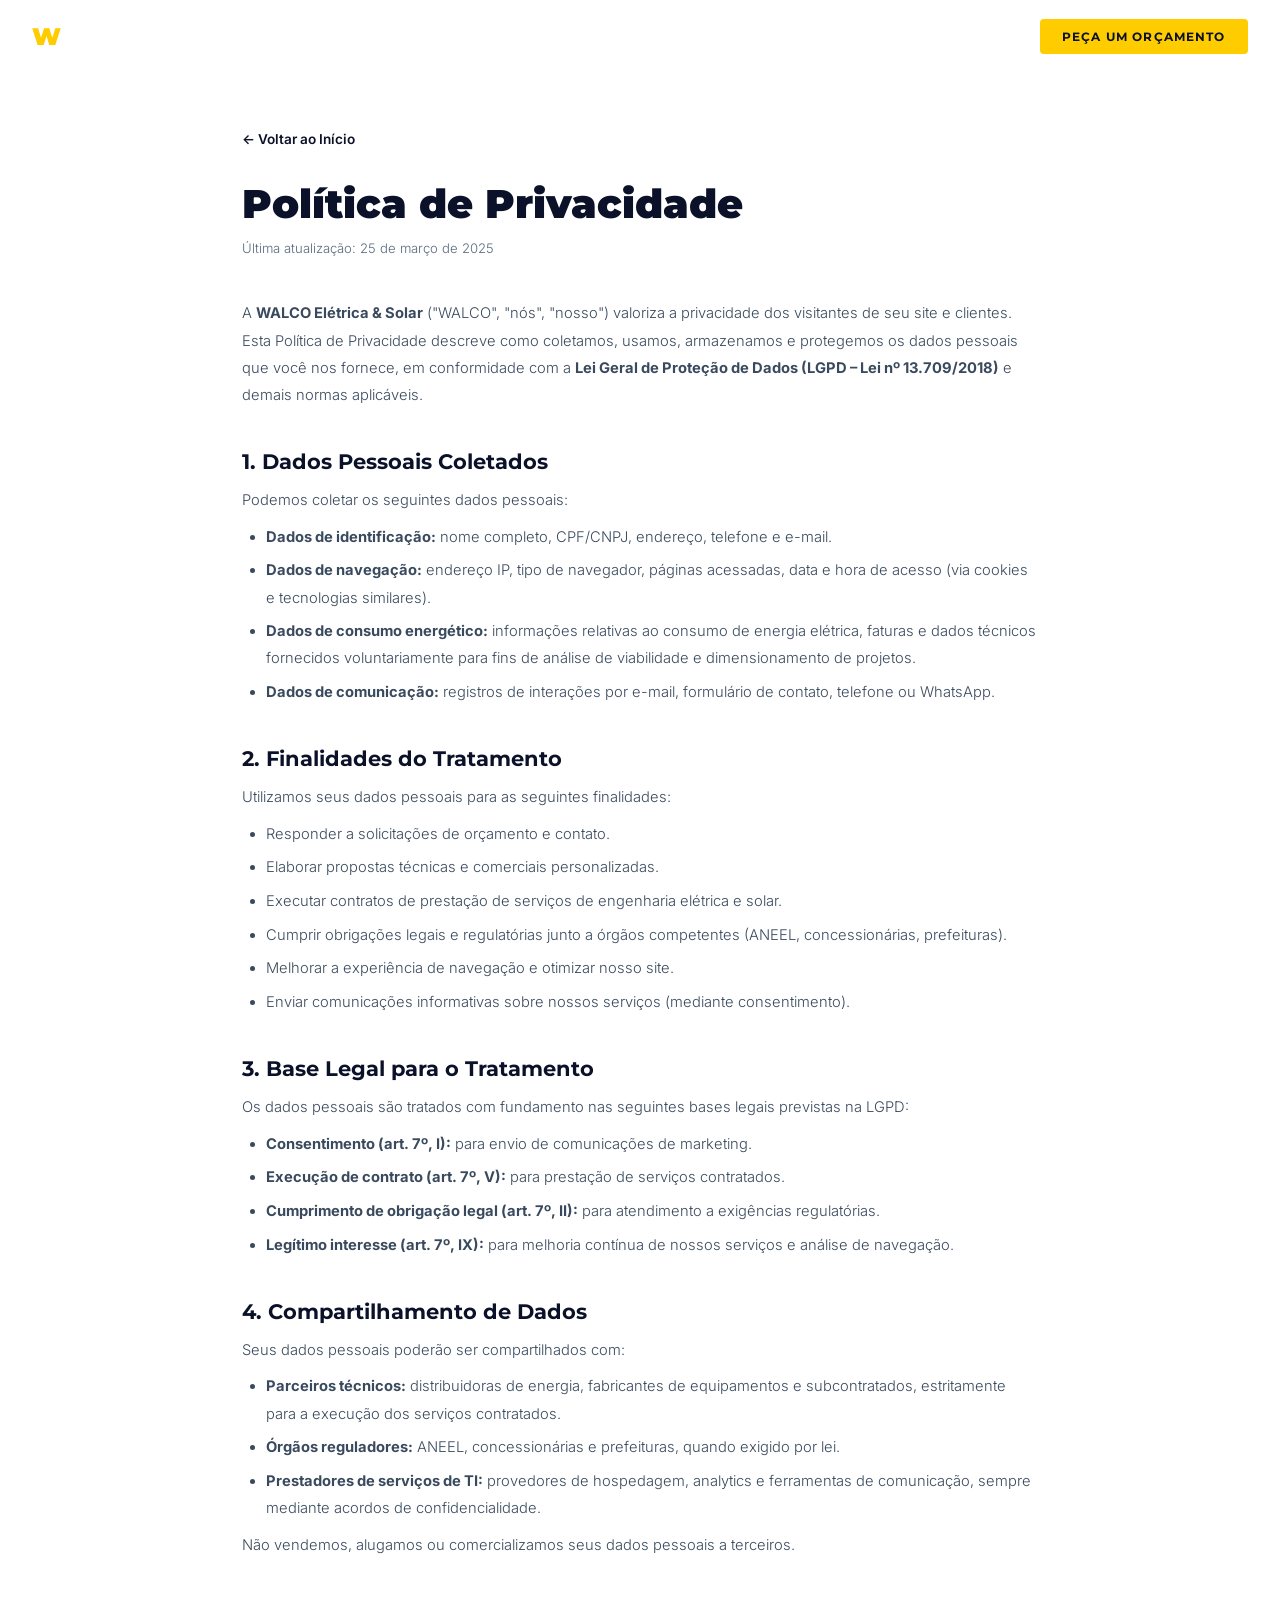
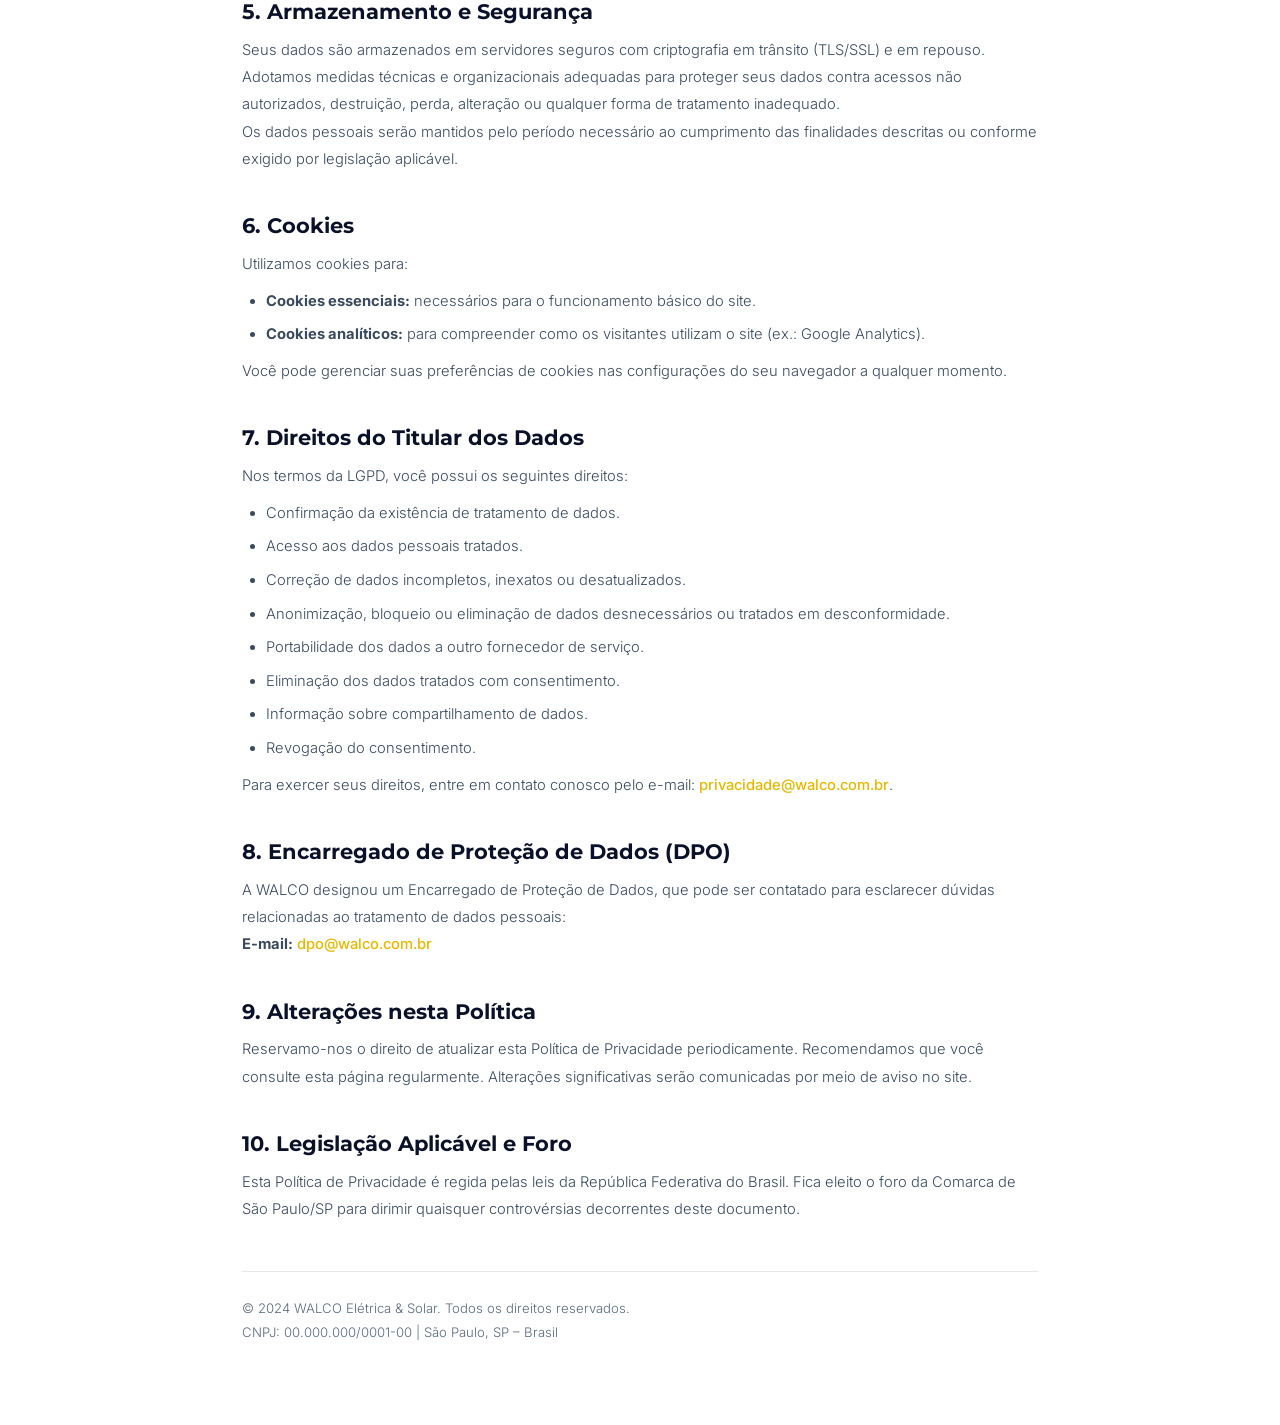
==== privacidade.html @ 38229bf1 "feat: Ajusta slider para 500k, add paginas juridicas e ajustes no footer" ====
<!DOCTYPE html>
<html lang="pt-BR">
<head>
  <meta charset="UTF-8" />
  <meta name="viewport" content="width=device-width, initial-scale=1.0" />
  <title>Política de Privacidade | WALCO</title>
  <meta name="description" content="Política de Privacidade da WALCO Elétrica & Solar. Saiba como tratamos seus dados pessoais." />
  <link rel="preconnect" href="https://fonts.googleapis.com" />
  <link rel="preconnect" href="https://fonts.gstatic.com" crossorigin />
  <link href="https://fonts.googleapis.com/css2?family=Inter:wght@300;400;500;600;700&family=Montserrat:wght@300;400;600;700;900&display=swap" rel="stylesheet" />
  <link rel="stylesheet" href="style.css" />
  <style>
    .legal-page { padding: 8rem 0 5rem; background: var(--white); }
    .legal-page h1 { font-family:'Montserrat',sans-serif; font-weight:900; font-size:2.5rem; color:var(--navy); margin-bottom:0.5rem; }
    .legal-page .legal-updated { font-size:0.82rem; color:#5a6a7e; margin-bottom:2.5rem; }
    .legal-page h2 { font-family:'Montserrat',sans-serif; font-weight:700; font-size:1.3rem; color:var(--navy); margin:2.5rem 0 0.8rem; }
    .legal-page h3 { font-family:'Montserrat',sans-serif; font-weight:600; font-size:1.05rem; color:var(--navy); margin:1.5rem 0 0.5rem; }
    .legal-page p, .legal-page li { font-size:0.92rem; color:#3a4a5e; line-height:1.85; font-weight:300; }
    .legal-page ul { padding-left:1.5rem; margin:0.6rem 0; }
    .legal-page ul li { margin-bottom:0.4rem; list-style:disc; }
    .legal-page a { color:var(--yellow2); font-weight:500; }
    .legal-page a:hover { text-decoration:underline; }
    .legal-page .legal-back { display:inline-block; margin-bottom:2rem; color:var(--navy); font-weight:600; font-size:0.85rem; }
    .legal-page .legal-back:hover { color:var(--yellow2); }
  </style>
</head>
<body>

  <header class="navbar scrolled" id="navbar">
    <div class="nav-inner container">
      <a href="index.html" class="nav-logo"><span class="logo-w">W</span><span class="logo-rest">ALCO</span></a>
      <nav class="nav-links">
        <a href="index.html">Início</a>
        <a href="index.html#servicos">Serviços</a>
        <a href="index.html#sobre">Sobre</a>
        <a href="index.html#contato">Contato</a>
      </nav>
      <div class="nav-actions">
        <a href="index.html#contato" class="btn-quote">PEÇA UM ORÇAMENTO</a>
      </div>
    </div>
  </header>

  <section class="legal-page">
    <div class="container" style="max-width:860px;">
      <a href="index.html" class="legal-back">← Voltar ao Início</a>

      <h1>Política de Privacidade</h1>
      <p class="legal-updated">Última atualização: 25 de março de 2025</p>

      <p>A <strong>WALCO Elétrica & Solar</strong> ("WALCO", "nós", "nosso") valoriza a privacidade dos visitantes de seu site e clientes. Esta Política de Privacidade descreve como coletamos, usamos, armazenamos e protegemos os dados pessoais que você nos fornece, em conformidade com a <strong>Lei Geral de Proteção de Dados (LGPD – Lei nº 13.709/2018)</strong> e demais normas aplicáveis.</p>

      <h2>1. Dados Pessoais Coletados</h2>
      <p>Podemos coletar os seguintes dados pessoais:</p>
      <ul>
        <li><strong>Dados de identificação:</strong> nome completo, CPF/CNPJ, endereço, telefone e e-mail.</li>
        <li><strong>Dados de navegação:</strong> endereço IP, tipo de navegador, páginas acessadas, data e hora de acesso (via cookies e tecnologias similares).</li>
        <li><strong>Dados de consumo energético:</strong> informações relativas ao consumo de energia elétrica, faturas e dados técnicos fornecidos voluntariamente para fins de análise de viabilidade e dimensionamento de projetos.</li>
        <li><strong>Dados de comunicação:</strong> registros de interações por e-mail, formulário de contato, telefone ou WhatsApp.</li>
      </ul>

      <h2>2. Finalidades do Tratamento</h2>
      <p>Utilizamos seus dados pessoais para as seguintes finalidades:</p>
      <ul>
        <li>Responder a solicitações de orçamento e contato.</li>
        <li>Elaborar propostas técnicas e comerciais personalizadas.</li>
        <li>Executar contratos de prestação de serviços de engenharia elétrica e solar.</li>
        <li>Cumprir obrigações legais e regulatórias junto a órgãos competentes (ANEEL, concessionárias, prefeituras).</li>
        <li>Melhorar a experiência de navegação e otimizar nosso site.</li>
        <li>Enviar comunicações informativas sobre nossos serviços (mediante consentimento).</li>
      </ul>

      <h2>3. Base Legal para o Tratamento</h2>
      <p>Os dados pessoais são tratados com fundamento nas seguintes bases legais previstas na LGPD:</p>
      <ul>
        <li><strong>Consentimento (art. 7º, I):</strong> para envio de comunicações de marketing.</li>
        <li><strong>Execução de contrato (art. 7º, V):</strong> para prestação de serviços contratados.</li>
        <li><strong>Cumprimento de obrigação legal (art. 7º, II):</strong> para atendimento a exigências regulatórias.</li>
        <li><strong>Legítimo interesse (art. 7º, IX):</strong> para melhoria contínua de nossos serviços e análise de navegação.</li>
      </ul>

      <h2>4. Compartilhamento de Dados</h2>
      <p>Seus dados pessoais poderão ser compartilhados com:</p>
      <ul>
        <li><strong>Parceiros técnicos:</strong> distribuidoras de energia, fabricantes de equipamentos e subcontratados, estritamente para a execução dos serviços contratados.</li>
        <li><strong>Órgãos reguladores:</strong> ANEEL, concessionárias e prefeituras, quando exigido por lei.</li>
        <li><strong>Prestadores de serviços de TI:</strong> provedores de hospedagem, analytics e ferramentas de comunicação, sempre mediante acordos de confidencialidade.</li>
      </ul>
      <p>Não vendemos, alugamos ou comercializamos seus dados pessoais a terceiros.</p>

      <h2>5. Armazenamento e Segurança</h2>
      <p>Seus dados são armazenados em servidores seguros com criptografia em trânsito (TLS/SSL) e em repouso. Adotamos medidas técnicas e organizacionais adequadas para proteger seus dados contra acessos não autorizados, destruição, perda, alteração ou qualquer forma de tratamento inadequado.</p>
      <p>Os dados pessoais serão mantidos pelo período necessário ao cumprimento das finalidades descritas ou conforme exigido por legislação aplicável.</p>

      <h2>6. Cookies</h2>
      <p>Utilizamos cookies para:</p>
      <ul>
        <li><strong>Cookies essenciais:</strong> necessários para o funcionamento básico do site.</li>
        <li><strong>Cookies analíticos:</strong> para compreender como os visitantes utilizam o site (ex.: Google Analytics).</li>
      </ul>
      <p>Você pode gerenciar suas preferências de cookies nas configurações do seu navegador a qualquer momento.</p>

      <h2>7. Direitos do Titular dos Dados</h2>
      <p>Nos termos da LGPD, você possui os seguintes direitos:</p>
      <ul>
        <li>Confirmação da existência de tratamento de dados.</li>
        <li>Acesso aos dados pessoais tratados.</li>
        <li>Correção de dados incompletos, inexatos ou desatualizados.</li>
        <li>Anonimização, bloqueio ou eliminação de dados desnecessários ou tratados em desconformidade.</li>
        <li>Portabilidade dos dados a outro fornecedor de serviço.</li>
        <li>Eliminação dos dados tratados com consentimento.</li>
        <li>Informação sobre compartilhamento de dados.</li>
        <li>Revogação do consentimento.</li>
      </ul>
      <p>Para exercer seus direitos, entre em contato conosco pelo e-mail: <a href="mailto:privacidade@walco.com.br">privacidade@walco.com.br</a>.</p>

      <h2>8. Encarregado de Proteção de Dados (DPO)</h2>
      <p>A WALCO designou um Encarregado de Proteção de Dados, que pode ser contatado para esclarecer dúvidas relacionadas ao tratamento de dados pessoais:</p>
      <p><strong>E-mail:</strong> <a href="mailto:dpo@walco.com.br">dpo@walco.com.br</a></p>

      <h2>9. Alterações nesta Política</h2>
      <p>Reservamo-nos o direito de atualizar esta Política de Privacidade periodicamente. Recomendamos que você consulte esta página regularmente. Alterações significativas serão comunicadas por meio de aviso no site.</p>

      <h2>10. Legislação Aplicável e Foro</h2>
      <p>Esta Política de Privacidade é regida pelas leis da República Federativa do Brasil. Fica eleito o foro da Comarca de São Paulo/SP para dirimir quaisquer controvérsias decorrentes deste documento.</p>

      <p style="margin-top:3rem; padding-top:1.5rem; border-top:1px solid #e5e7eb; color:#5a6a7e; font-size:0.82rem;">
        © 2024 WALCO Elétrica & Solar. Todos os direitos reservados.<br />
        CNPJ: 00.000.000/0001-00 | São Paulo, SP – Brasil
      </p>
    </div>
  </section>

  <script src="main.js"></script>
</body>
</html>
---- style.css ----
/* ═══════════════════════════════════════════════
   WALCO – style.css  
   Colors: #0a1128 | #FFFFFF | #ffcc00 | #f0f8ff
   Font: Inter + Montserrat
═══════════════════════════════════════════════ */

/* ─── RESET & BASE ─── */
*, *::before, *::after { box-sizing: border-box; margin: 0; padding: 0; }
html { scroll-behavior: smooth; font-size: 16px; }
body {
  font-family: 'Inter', 'Montserrat', sans-serif;
  background: #fff;
  color: #0a1128;
  overflow-x: hidden;
}
a { text-decoration: none; color: inherit; }
img { max-width: 100%; display: block; }
ul { list-style: none; }

/* ─── TOKENS ─── */
:root {
  --navy:     #0a1128;
  --navy2:    #060c1a;
  --white:    #ffffff;
  --yellow:   #ffcc00;
  --yellow2:  #e6b800;
  --sky:      #f0f8ff;
  --border:   rgba(255,255,255,0.10);
  --radius-sm: 4px;
  --radius-md: 8px;
  --radius-lg: 16px;
  --transition: 0.3s cubic-bezier(0.4,0,0.2,1);
}

/* ─── CONTAINER ─── */
.container {
  width: 100%;
  max-width: 1280px;
  margin: 0 auto;
  padding: 0 2rem;
}

/* ─── TYPOGRAPHY HELPERS ─── */
.section-eyebrow {
  display: inline-block;
  font-family: 'Inter', sans-serif;
  font-size: 0.7rem;
  font-weight: 600;
  letter-spacing: 0.18em;
  text-transform: uppercase;
  color: var(--yellow);
  margin-bottom: 1rem;
}
.section-eyebrow.light { color: var(--yellow); }

/* ─── BUTTONS ─── */
.btn-primary {
  display: inline-block;
  background: var(--yellow);
  color: var(--navy);
  font-family: 'Montserrat', sans-serif;
  font-weight: 700;
  font-size: 0.78rem;
  letter-spacing: 0.08em;
  padding: 1rem 2rem;
  border-radius: var(--radius-sm);
  border: none;
  cursor: pointer;
  transition: var(--transition);
  white-space: nowrap;
}
.btn-primary:hover { background: var(--yellow2); transform: translateY(-2px); box-shadow: 0 8px 24px rgba(255,204,0,0.35); }

.btn-outline {
  display: inline-block;
  background: transparent;
  color: var(--white);
  font-family: 'Montserrat', sans-serif;
  font-weight: 600;
  font-size: 0.78rem;
  letter-spacing: 0.08em;
  padding: 1rem 2rem;
  border-radius: var(--radius-sm);
  border: 1px solid rgba(255,255,255,0.55);
  cursor: pointer;
  transition: var(--transition);
}
.btn-outline:hover { background: rgba(255,255,255,0.1); border-color: var(--white); }

.btn-dark {
  display: inline-block;
  background: var(--navy);
  color: var(--white);
  font-family: 'Montserrat', sans-serif;
  font-weight: 600;
  font-size: 0.78rem;
  letter-spacing: 0.06em;
  padding: 0.8rem 1.6rem;
  border-radius: var(--radius-sm);
  cursor: pointer;
  transition: var(--transition);
}
.btn-dark:hover { background: #11193a; transform: translateY(-2px); }

.btn-yellow {
  display: inline-block;
  background: var(--yellow);
  color: var(--navy);
  font-family: 'Montserrat', sans-serif;
  font-weight: 700;
  font-size: 0.78rem;
  letter-spacing: 0.08em;
  padding: 1rem 2.2rem;
  border-radius: var(--radius-sm);
  cursor: pointer;
  transition: var(--transition);
}
.btn-yellow:hover { background: var(--yellow2); transform: translateY(-2px); box-shadow: 0 8px 24px rgba(255,204,0,0.3); }

.btn-quote {
  display: inline-block;
  background: var(--yellow);
  color: var(--navy);
  font-family: 'Montserrat', sans-serif;
  font-weight: 700;
  font-size: 0.72rem;
  letter-spacing: 0.1em;
  padding: 0.65rem 1.4rem;
  border-radius: var(--radius-sm);
  transition: var(--transition);
}
.btn-quote:hover { background: var(--yellow2); transform: translateY(-1px); }

.full-width { width: 100%; text-align: center; font-size: 0.82rem; }

/* ══════════════════════════
   NAVBAR
══════════════════════════ */
.navbar {
  position: fixed;
  top: 0; left: 0; right: 0;
  z-index: 1000;
  padding: 1.2rem 0;
  transition: var(--transition);
  border-bottom: 1px solid transparent;
}
.navbar.scrolled {
  background: rgba(10,17,40,0.95);
  backdrop-filter: blur(20px);
  -webkit-backdrop-filter: blur(20px);
  border-bottom-color: var(--border);
  padding: 0.8rem 0;
}
.nav-inner {
  display: flex;
  align-items: center;
  justify-content: space-between;
  gap: 2rem;
}
.nav-logo {
  font-family: 'Montserrat', sans-serif;
  font-weight: 900;
  font-size: 1.5rem;
  letter-spacing: 0.06em;
  color: var(--white);
}
.logo-w { color: var(--yellow); }
.nav-links {
  display: flex;
  gap: 2.5rem;
  align-items: center;
}
.nav-links a {
  font-family: 'Inter', sans-serif;
  font-size: 0.85rem;
  font-weight: 500;
  color: rgba(255,255,255,0.8);
  transition: var(--transition);
  position: relative;
}
.nav-links a::after {
  content: '';
  position: absolute;
  bottom: -4px;
  left: 0;
  width: 0;
  height: 2px;
  background: var(--yellow);
  transition: var(--transition);
}
.nav-links a:hover { color: var(--white); }
.nav-links a:hover::after { width: 100%; }
.nav-actions { display: flex; align-items: center; gap: 1rem; }
.hamburger {
  display: none;
  flex-direction: column;
  gap: 5px;
  background: none;
  border: none;
  cursor: pointer;
  padding: 4px;
}
.hamburger span {
  display: block;
  width: 24px;
  height: 2px;
  background: var(--white);
  border-radius: 2px;
  transition: var(--transition);
}
.mobile-menu {
  display: none;
  flex-direction: column;
  background: rgba(10,17,40,0.97);
  backdrop-filter: blur(20px);
  padding: 1.5rem 2rem;
  gap: 1.2rem;
}
.mobile-menu a {
  color: rgba(255,255,255,0.85);
  font-size: 0.95rem;
  font-weight: 500;
  padding: 0.5rem 0;
  border-bottom: 1px solid rgba(255,255,255,0.08);
  transition: color var(--transition);
}
.mobile-menu a:hover { color: var(--yellow); }
.mobile-menu.open { display: flex; }

/* ══════════════════════════
   HERO
══════════════════════════ */
.hero {
  position: relative;
  min-height: 100vh;
  display: flex;
  align-items: center;
  overflow: hidden;
  background: var(--navy);
}
.hero-bg {
  position: absolute;
  inset: 0;
  z-index: 0;
}
.hero-img {
  width: 100%;
  height: 100%;
  object-fit: cover;
  object-position: center;
  opacity: 0.55;
}
.hero-mask {
  position: absolute;
  inset: 0;
  background: linear-gradient(135deg, rgba(10,17,40,0.95) 40%, rgba(10,17,40,0.4) 100%);
}
.hero-overlay {
  position: absolute;
  inset: 0;
  background: linear-gradient(180deg, transparent 60%, var(--navy) 100%);
}
.hero-content {
  position: relative;
  z-index: 2;
  padding-top: 7rem;
  padding-bottom: 6rem;
  max-width: 720px;
}
.hero-tag {
  display: inline-flex;
  align-items: center;
  gap: 0.6rem;
  background: rgba(255,204,0,0.12);
  border: 1px solid rgba(255,204,0,0.3);
  color: var(--yellow);
  font-size: 0.68rem;
  font-weight: 600;
  letter-spacing: 0.14em;
  padding: 0.45rem 1rem;
  border-radius: 100px;
  margin-bottom: 1.8rem;
  animation: fadeInUp 0.8s ease both;
}
.tag-dot {
  width: 6px; height: 6px;
  background: var(--yellow);
  border-radius: 50%;
  animation: pulse 2s infinite;
}
@keyframes pulse {
  0%,100% { opacity: 1; transform: scale(1); }
  50% { opacity: 0.5; transform: scale(1.5); }
}
.hero-title {
  font-family: 'Montserrat', sans-serif;
  font-weight: 900;
  font-size: clamp(3rem, 6vw, 5.5rem);
  line-height: 1.05;
  color: var(--white);
  letter-spacing: -0.02em;
  margin-bottom: 1.5rem;
  animation: fadeInUp 0.9s 0.1s ease both;
}
.hero-title-accent {
  color: var(--yellow);
  position: relative;
}
.hero-desc {
  font-size: clamp(1rem, 1.5vw, 1.15rem);
  color: rgba(255,255,255,0.75);
  line-height: 1.7;
  margin-bottom: 2.5rem;
  font-weight: 300;
  animation: fadeInUp 1s 0.2s ease both;
}
.hero-btns {
  display: flex;
  gap: 1rem;
  flex-wrap: wrap;
  margin-bottom: 4rem;
  animation: fadeInUp 1s 0.3s ease both;
}
.hero-stats {
  display: flex;
  gap: 0;
  align-items: center;
  animation: fadeInUp 1s 0.4s ease both;
}
.stat-item { padding: 0 2rem; }
.stat-item:first-child { padding-left: 0; }
.stat-number {
  display: block;
  font-family: 'Montserrat', sans-serif;
  font-weight: 900;
  font-size: 2rem;
  color: var(--yellow);
  line-height: 1;
  margin-bottom: 0.3rem;
}
.stat-label {
  display: block;
  font-size: 0.75rem;
  color: rgba(255,255,255,0.6);
  letter-spacing: 0.04em;
}
.stat-divider {
  width: 1px;
  height: 40px;
  background: rgba(255,255,255,0.2);
}
.hero-scroll-indicator {
  position: absolute;
  bottom: 2.5rem;
  left: 50%;
  transform: translateX(-50%);
  z-index: 2;
}
.scroll-line {
  width: 1px;
  height: 60px;
  background: linear-gradient(to bottom, var(--yellow), transparent);
  margin: 0 auto;
  animation: scrollDown 2s ease-in-out infinite;
}
@keyframes scrollDown {
  0% { transform: scaleY(0); transform-origin: top; }
  50% { transform: scaleY(1); transform-origin: top; }
  51% { transform: scaleY(1); transform-origin: bottom; }
  100% { transform: scaleY(0); transform-origin: bottom; }
}
@keyframes fadeInUp {
  from { opacity:0; transform: translateY(30px); }
  to   { opacity:1; transform: translateY(0); }
}

/* ══════════════════════════
   ENGINEERING
══════════════════════════ */
.engineering {
  background: var(--white);
  padding: 7rem 0;
}
.eng-header {
  display: grid;
  grid-template-columns: 1fr 1fr;
  gap: 4rem;
  align-items: start;
  margin-bottom: 4.5rem;
}
.eng-title {
  font-family: 'Montserrat', sans-serif;
  font-weight: 900;
  font-size: clamp(2.2rem, 4vw, 3.8rem);
  color: var(--navy);
  line-height: 1.1;
  letter-spacing: -0.02em;
}
.eng-desc {
  font-size: 1rem;
  color: #4a5568;
  line-height: 1.8;
  margin-bottom: 2rem;
  font-weight: 300;
}
.services-grid {
  display: grid;
  grid-template-columns: repeat(4, 1fr);
  gap: 1.5rem;
}
.service-card {
  background: #f0f4ff;
  border-radius: var(--radius-md);
  padding: 2rem 1.6rem;
  cursor: pointer;
  transition: var(--transition);
  position: relative;
  overflow: hidden;
  border: 1px solid rgba(10,17,40,0.06);
}
.service-card::before {
  content: '';
  position: absolute;
  bottom: 0; left: 0;
  width: 100%; height: 3px;
  background: var(--yellow);
  transform: scaleX(0);
  transform-origin: left;
  transition: var(--transition);
}
.service-card:hover {
  background: var(--navy);
  transform: translateY(-6px);
  box-shadow: 0 20px 40px rgba(10,17,40,0.15);
}
.service-card:hover .card-icon svg { stroke: var(--yellow); }
.service-card:hover .card-title { color: var(--white); }
.service-card:hover .card-desc { color: rgba(255,255,255,0.65); }
.service-card:hover::before { transform: scaleX(1); }
.card-icon {
  width: 44px; height: 44px;
  margin-bottom: 1.4rem;
}
.card-icon svg {
  width: 100%; height: 100%;
  stroke: var(--navy);
  transition: var(--transition);
}
.card-title {
  font-family: 'Montserrat', sans-serif;
  font-weight: 700;
  font-size: 0.95rem;
  color: var(--navy);
  margin-bottom: 0.6rem;
  transition: var(--transition);
}
.card-desc {
  font-size: 0.82rem;
  color: #5a6a7e;
  line-height: 1.65;
  font-weight: 300;
  transition: var(--transition);
}

/* ══════════════════════════
   FUTURO SUSTENTÁVEL
══════════════════════════ */
.futuro {
  background: var(--navy);
  padding: 7rem 0;
  position: relative;
  overflow: hidden;
}
.futuro::before {
  content: '';
  position: absolute;
  top: -50%;
  right: -20%;
  width: 600px;
  height: 600px;
  background: radial-gradient(circle, rgba(255,204,0,0.04) 0%, transparent 70%);
  pointer-events: none;
}
.futuro-inner {
  display: grid;
  grid-template-columns: 1fr 1fr;
  gap: 6rem;
  align-items: center;
}
.futuro-img-wrap {
  position: relative;
  border-radius: var(--radius-lg);
  overflow: visible;
}
.futuro-img {
  width: 100%;
  border-radius: var(--radius-lg);
  object-fit: cover;
  aspect-ratio: 4/3;
  filter: brightness(0.85) saturate(1.1);
}
.futuro-metric-card {
  position: absolute;
  bottom: -2.5rem;
  right: -2.5rem;
  background: var(--yellow);
  color: var(--navy);
  border-radius: var(--radius-md);
  padding: 1.5rem 2rem;
  min-width: 160px;
  box-shadow: 0 20px 40px rgba(255,204,0,0.3);
}
.metric-number {
  display: block;
  font-family: 'Montserrat', sans-serif;
  font-weight: 900;
  font-size: 2rem;
  color: var(--navy);
  line-height: 1;
  margin-bottom: 0.3rem;
}
.metric-label {
  display: block;
  font-size: 0.75rem;
  font-weight: 600;
  color: rgba(10,17,40,0.7);
  line-height: 1.4;
  margin-bottom: 0.8rem;
}
.metric-bar {
  width: 100%;
  height: 4px;
  background: rgba(10,17,40,0.15);
  border-radius: 2px;
  overflow: hidden;
}
.metric-fill {
  height: 100%;
  background: var(--navy);
  border-radius: 2px;
}
.futuro-title {
  font-family: 'Montserrat', sans-serif;
  font-weight: 900;
  font-size: clamp(2.2rem, 4vw, 3.5rem);
  color: var(--white);
  line-height: 1.1;
  letter-spacing: -0.02em;
  margin-bottom: 1.5rem;
}
.accent-yellow { color: var(--yellow); }
.futuro-desc {
  font-size: 0.97rem;
  color: rgba(255,255,255,0.65);
  line-height: 1.8;
  font-weight: 300;
  margin-bottom: 1rem;
}
.futuro-checklist {
  display: flex;
  flex-direction: column;
  gap: 1.4rem;
  margin: 2rem 0 2.5rem;
}
.futuro-checklist li {
  display: flex;
  gap: 1rem;
  align-items: flex-start;
}
.check-icon {
  color: var(--yellow);
  font-size: 0.9rem;
  margin-top: 0.15rem;
  flex-shrink: 0;
}
.futuro-checklist li strong {
  display: block;
  color: var(--white);
  font-weight: 600;
  font-size: 0.95rem;
  margin-bottom: 0.25rem;
}
.futuro-checklist li p {
  color: rgba(255,255,255,0.55);
  font-size: 0.82rem;
  line-height: 1.6;
  font-weight: 300;
}

/* ══════════════════════════
   POTENCIAL DE GERAÇÃO
══════════════════════════ */
.potencial {
  background: var(--white);
  padding: 7rem 0;
}
.potencial-header {
  text-align: center;
  margin-bottom: 3.5rem;
}
.potencial-title {
  font-family: 'Montserrat', sans-serif;
  font-weight: 900;
  font-size: clamp(2rem, 3.5vw, 3rem);
  color: var(--navy);
  letter-spacing: -0.02em;
  margin-bottom: 1rem;
}
.potencial-subtitle {
  font-size: 1rem;
  color: #5a6a7e;
  font-weight: 300;
  max-width: 560px;
  margin: 0 auto;
  line-height: 1.7;
}
.potencial-widget {
  background: var(--navy);
  border-radius: var(--radius-lg);
  padding: 3.5rem;
}
.slider-section { margin-bottom: 2.5rem; }
.slider-label-row {
  display: flex;
  justify-content: space-between;
  align-items: baseline;
  margin-bottom: 1rem;
}
.slider-label {
  font-family: 'Montserrat', sans-serif;
  font-weight: 600;
  color: var(--white);
  font-size: 1rem;
}
.slider-value {
  font-family: 'Montserrat', sans-serif;
  font-weight: 900;
  font-size: 1.5rem;
  color: var(--yellow);
}
.slider-track-wrap { position: relative; margin-bottom: 0.6rem; }
.custom-slider {
  width: 100%;
  -webkit-appearance: none;
  appearance: none;
  height: 6px;
  background: rgba(255,255,255,0.15);
  border-radius: 3px;
  outline: none;
  cursor: pointer;
}
.custom-slider::-webkit-slider-thumb {
  -webkit-appearance: none;
  width: 22px; height: 22px;
  background: var(--yellow);
  border-radius: 50%;
  cursor: pointer;
  transition: var(--transition);
  box-shadow: 0 0 0 4px rgba(255,204,0,0.2);
}
.custom-slider::-webkit-slider-thumb:hover { transform: scale(1.2); }
.custom-slider::-moz-range-thumb {
  width: 22px; height: 22px;
  background: var(--yellow);
  border-radius: 50%;
  border: none;
  cursor: pointer;
}
.slider-range-labels {
  display: flex;
  justify-content: space-between;
  font-size: 0.75rem;
  color: rgba(255,255,255,0.4);
}
.potencial-results {
  display: grid;
  grid-template-columns: repeat(4, 1fr);
  gap: 1.5rem;
  margin-bottom: 2.5rem;
}
.result-card {
  background: rgba(255,255,255,0.06);
  border: 1px solid rgba(255,255,255,0.1);
  border-radius: var(--radius-md);
  padding: 1.5rem;
  text-align: center;
  transition: var(--transition);
}
.result-card:hover { background: rgba(255,255,255,0.1); }
.result-icon { font-size: 1.6rem; margin-bottom: 0.6rem; }
.result-label {
  display: block;
  font-size: 0.72rem;
  color: rgba(255,255,255,0.5);
  letter-spacing: 0.05em;
  margin-bottom: 0.8rem;
  font-weight: 500;
}
.result-value {
  display: block;
  font-family: 'Montserrat', sans-serif;
  font-weight: 900;
  font-size: 1.4rem;
  color: var(--white);
  margin-bottom: 1rem;
}
.result-bar {
  width: 100%;
  height: 4px;
  background: rgba(255,255,255,0.1);
  border-radius: 2px;
  overflow: hidden;
}
.result-fill {
  height: 100%;
  border-radius: 2px;
  transition: width 0.6s cubic-bezier(0.4,0,0.2,1);
}
.yellow-fill { background: var(--yellow); }
.green-fill  { background: #34d399; }
.blue-fill   { background: #60a5fa; }
.orange-fill { background: #fb923c; }
.potencial-cta-wrap { text-align: center; }

/* ══════════════════════════
   CONTACT SECTION
══════════════════════════ */
.contact-section {
  background: var(--sky);
  padding: 7rem 0;
}
.contact-inner {
  display: grid;
  grid-template-columns: 1fr 1.4fr;
  gap: 6rem;
  align-items: start;
}
.contact-title {
  font-family: 'Montserrat', sans-serif;
  font-weight: 900;
  font-size: clamp(2rem, 3.5vw, 3rem);
  color: var(--navy);
  line-height: 1.15;
  letter-spacing: -0.02em;
  margin-bottom: 1rem;
}
.contact-desc {
  font-size: 0.97rem;
  color: #5a6a7e;
  line-height: 1.8;
  font-weight: 300;
  margin-bottom: 2rem;
}
.contact-info { display: flex; flex-direction: column; gap: 0.9rem; }
.info-item {
  display: flex;
  align-items: center;
  gap: 0.8rem;
  font-size: 0.9rem;
  color: #3a4a5e;
}
.info-icon { font-size: 1.1rem; }
.contact-form { display: flex; flex-direction: column; gap: 1.2rem; }
.form-row { display: grid; grid-template-columns: 1fr 1fr; gap: 1.2rem; }
.form-group { display: flex; flex-direction: column; gap: 0.4rem; }
.form-group label {
  font-size: 0.78rem;
  font-weight: 600;
  color: var(--navy);
  letter-spacing: 0.04em;
  text-transform: uppercase;
}
.form-group input,
.form-group select,
.form-group textarea {
  background: var(--white);
  border: 1px solid rgba(10,17,40,0.12);
  border-radius: var(--radius-sm);
  padding: 0.85rem 1rem;
  font-family: 'Inter', sans-serif;
  font-size: 0.9rem;
  color: var(--navy);
  outline: none;
  transition: var(--transition);
  resize: none;
}
.form-group input:focus,
.form-group select:focus,
.form-group textarea:focus {
  border-color: var(--yellow);
  box-shadow: 0 0 0 3px rgba(255,204,0,0.15);
}
.form-group textarea { font-family: 'Inter', sans-serif; }
.form-success {
  display: none;
  background: #d1fae5;
  color: #065f46;
  padding: 0.8rem 1rem;
  border-radius: var(--radius-sm);
  font-size: 0.9rem;
  font-weight: 500;
  text-align: center;
}
.form-success.visible { display: block; }

/* ══════════════════════════
   FOOTER
══════════════════════════ */
.footer {
  background: var(--navy2);
  padding: 5rem 0 0;
}
.footer-grid {
  display: grid;
  grid-template-columns: 1.5fr 1fr 1fr;
  gap: 4rem;
  padding-bottom: 4rem;
  border-bottom: 1px solid rgba(255,255,255,0.08);
}
.footer-logo {
  font-family: 'Montserrat', sans-serif;
  font-weight: 900;
  font-size: 1.6rem;
  letter-spacing: 0.06em;
  color: var(--white);
  margin-bottom: 0.8rem;
}
.footer-tagline {
  font-size: 0.78rem;
  color: var(--yellow);
  letter-spacing: 0.08em;
  text-transform: uppercase;
  font-weight: 600;
  margin-bottom: 1rem;
}
.footer-about {
  font-size: 0.85rem;
  color: rgba(255,255,255,0.5);
  line-height: 1.7;
  font-weight: 300;
  margin-bottom: 1.5rem;
}
.footer-socials { display: flex; gap: 0.8rem; }
.social-link {
  width: 36px; height: 36px;
  background: rgba(255,255,255,0.07);
  border-radius: var(--radius-sm);
  display: flex;
  align-items: center;
  justify-content: center;
  color: rgba(255,255,255,0.6);
  transition: var(--transition);
}
.social-link svg { width: 16px; height: 16px; fill: currentColor; }
.social-link:hover { background: var(--yellow); color: var(--navy); }
.footer-col-title {
  font-family: 'Montserrat', sans-serif;
  font-weight: 700;
  font-size: 0.85rem;
  color: var(--white);
  letter-spacing: 0.08em;
  text-transform: uppercase;
  margin-bottom: 1.5rem;
}
.footer-links { display: flex; flex-direction: column; gap: 0.75rem; }
.footer-links a {
  font-size: 0.85rem;
  color: rgba(255,255,255,0.5);
  transition: var(--transition);
}
.footer-links a:hover { color: var(--yellow); padding-left: 4px; }
.newsletter-desc {
  font-size: 0.82rem;
  color: rgba(255,255,255,0.5);
  line-height: 1.7;
  font-weight: 300;
  margin-bottom: 1.2rem;
}
.newsletter-form { margin-bottom: 0.8rem; }
.newsletter-input-wrap {
  display: flex;
  gap: 0;
}
.newsletter-input-wrap input {
  flex: 1;
  background: rgba(255,255,255,0.07);
  border: 1px solid rgba(255,255,255,0.12);
  border-right: none;
  border-radius: var(--radius-sm) 0 0 var(--radius-sm);
  padding: 0.75rem 1rem;
  font-family: 'Inter', sans-serif;
  font-size: 0.85rem;
  color: var(--white);
  outline: none;
  transition: var(--transition);
}
.newsletter-input-wrap input::placeholder { color: rgba(255,255,255,0.3); }
.newsletter-input-wrap input:focus { border-color: var(--yellow); background: rgba(255,255,255,0.1); }
.newsletter-input-wrap button {
  background: var(--yellow);
  color: var(--navy);
  border: none;
  padding: 0.75rem 1.2rem;
  border-radius: 0 var(--radius-sm) var(--radius-sm) 0;
  font-size: 1rem;
  font-weight: 700;
  cursor: pointer;
  transition: var(--transition);
}
.newsletter-input-wrap button:hover { background: var(--yellow2); }
.newsletter-success {
  display: none;
  color: var(--yellow);
  font-size: 0.82rem;
  padding: 0.4rem 0;
}
.newsletter-success.visible { display: block; }
.newsletter-privacy {
  font-size: 0.73rem;
  color: rgba(255,255,255,0.3);
}
.footer-bottom {
  padding: 1.5rem 0;
  background: rgba(0,0,0,0.2);
}
.footer-bottom-inner {
  display: flex;
  justify-content: space-between;
  align-items: center;
  font-size: 0.8rem;
  color: rgba(255,255,255,0.35);
}
.footer-crafted { color: rgba(255,204,0,0.5); }

/* ── Slider Contact Message ── */
.slider-contact-msg {
  background: rgba(255,204,0,0.12);
  border: 1px solid rgba(255,204,0,0.3);
  color: var(--yellow);
  font-size: 0.85rem;
  padding: 1rem 1.5rem;
  border-radius: var(--radius-md);
  margin-top: 1.2rem;
  text-align: center;
  line-height: 1.6;
  animation: fadeInUp 0.4s ease both;
}

/* ══════════════════════════
   ANIMATIONS & INTERSECT
══════════════════════════ */
.reveal {
  opacity: 0;
  transform: translateY(30px);
  transition: opacity 0.7s ease, transform 0.7s ease;
}
.reveal.visible {
  opacity: 1;
  transform: translateY(0);
}
.reveal-delay-1 { transition-delay: 0.1s; }
.reveal-delay-2 { transition-delay: 0.2s; }
.reveal-delay-3 { transition-delay: 0.3s; }
.reveal-delay-4 { transition-delay: 0.4s; }

/* ══════════════════════════
   RESPONSIVE
══════════════════════════ */
@media (max-width: 1100px) {
  .services-grid { grid-template-columns: repeat(2, 1fr); }
  .potencial-results { grid-template-columns: repeat(2, 1fr); }
  .footer-grid { grid-template-columns: 1fr 1fr; gap: 3rem; }
}
@media (max-width: 850px) {
  .nav-links { display: none; }
  .hamburger { display: flex; }
  .eng-header { grid-template-columns: 1fr; gap: 1.5rem; }
  .futuro-inner { grid-template-columns: 1fr; gap: 4rem; }
  .futuro-metric-card { bottom: -1.5rem; right: 1rem; }
  .contact-inner { grid-template-columns: 1fr; gap: 3rem; }
  .hero-stats { flex-wrap: wrap; }
  .stat-item { padding: 0 1rem; }
  .potencial-widget { padding: 2rem 1.5rem; }
}
@media (max-width: 600px) {
  .services-grid { grid-template-columns: 1fr; }
  .potencial-results { grid-template-columns: 1fr 1fr; gap: 1rem; }
  .hero-btns { flex-direction: column; }
  .btn-primary, .btn-outline { text-align: center; }
  .form-row { grid-template-columns: 1fr; }
  .footer-grid { grid-template-columns: 1fr; gap: 2.5rem; }
  .footer-bottom-inner { flex-direction: column; gap: 0.4rem; text-align: center; }
  .hero-content { padding-top: 6rem; }
  .engineering, .futuro, .potencial, .contact-section { padding: 4.5rem 0; }
}
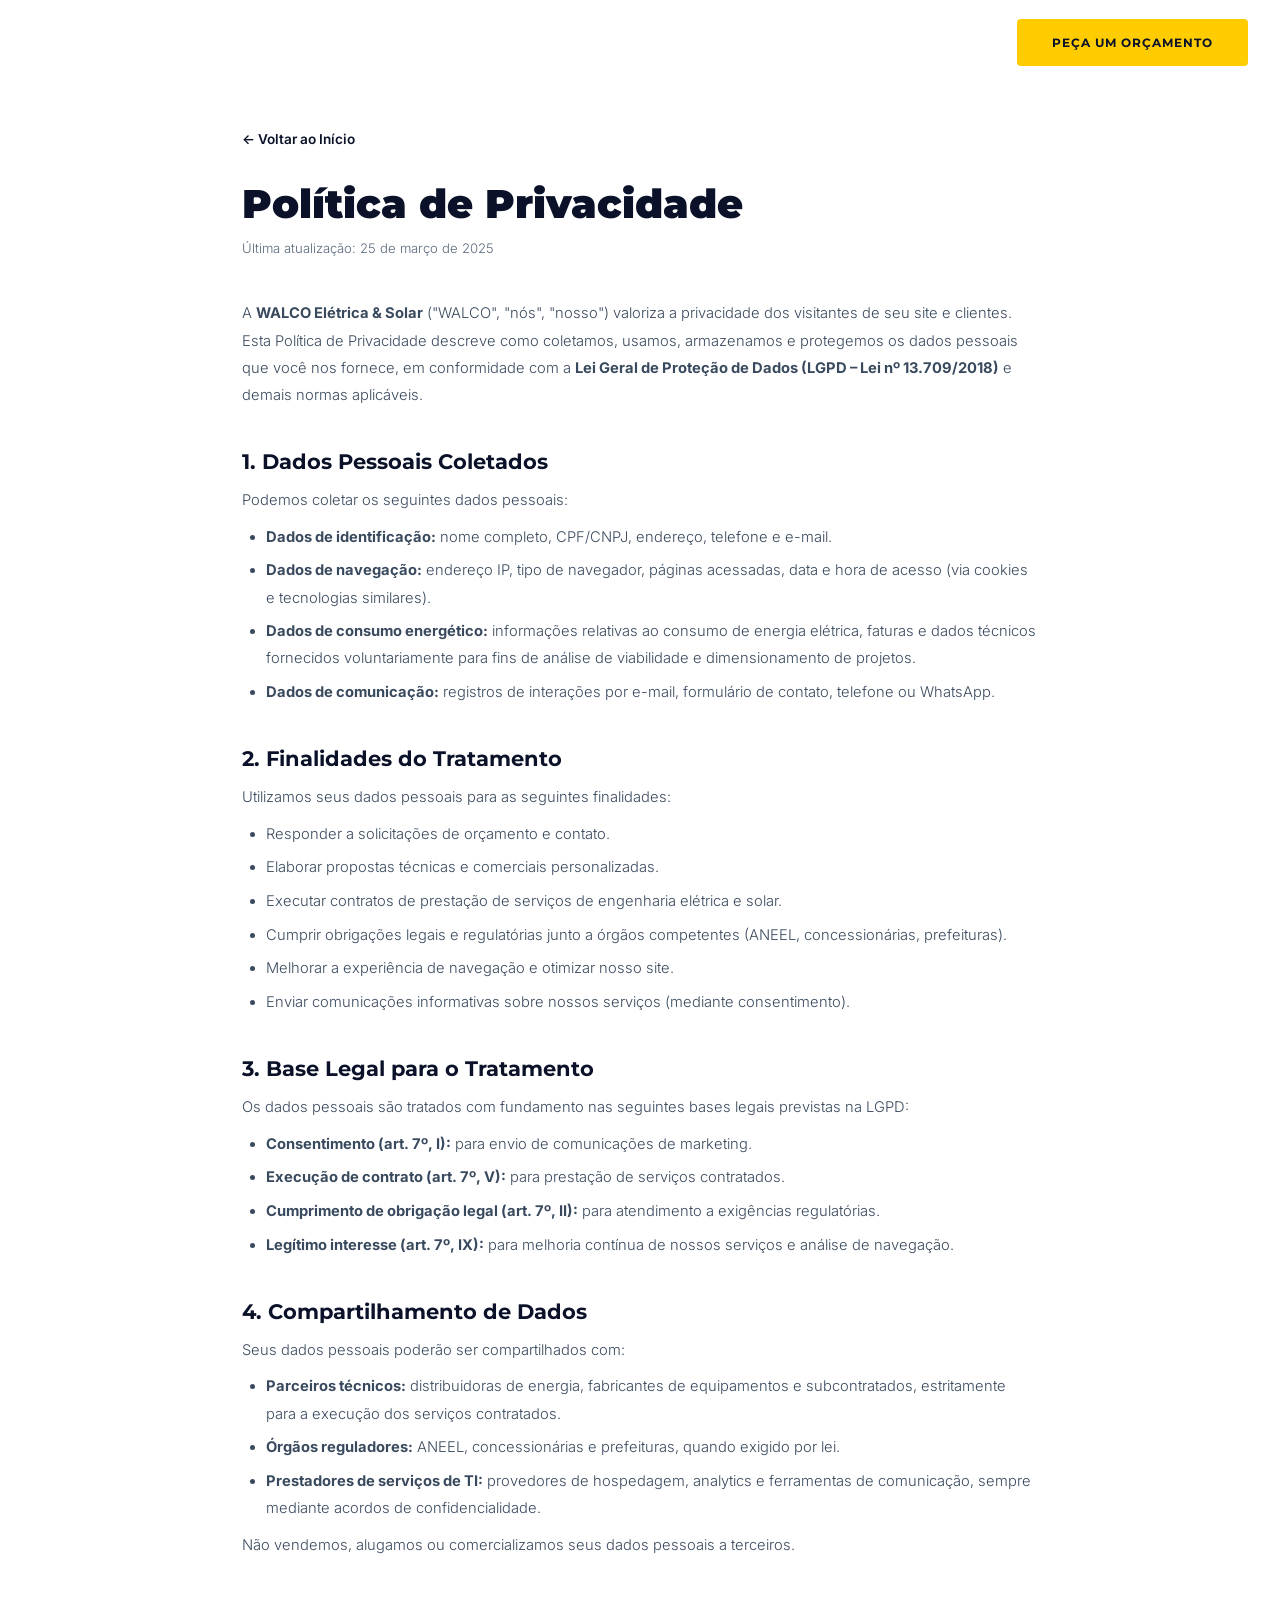
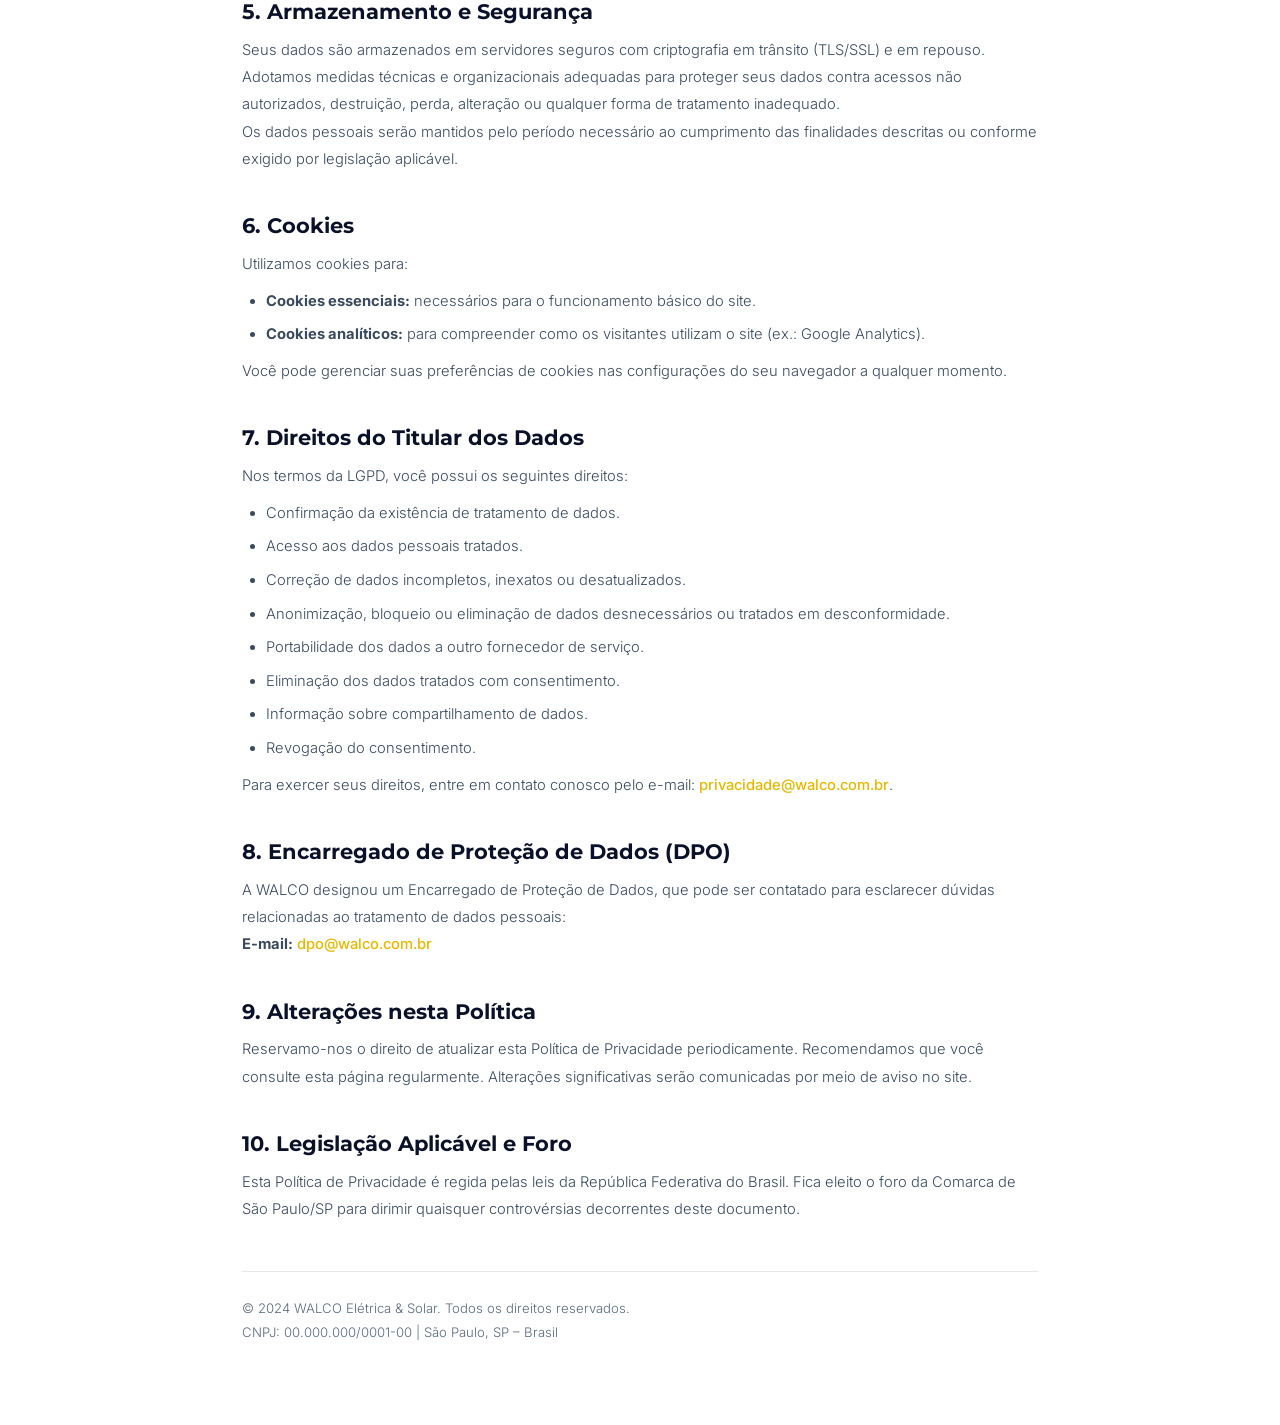
==== commit aa4ec6a3: "feat: ajusta slider para 500k, atualiza link do portal e refinamentos de UI" ====
--- a/privacidade.html
+++ b/privacidade.html
@@ -24,22 +24,24 @@
     .legal-page .legal-back:hover { color:var(--yellow2); }
   </style>
 </head>
-<body>
-
-  <header class="navbar scrolled" id="navbar">
-    <div class="nav-inner container">
-      <a href="index.html" class="nav-logo"><span class="logo-w">W</span><span class="logo-rest">ALCO</span></a>
-      <nav class="nav-links">
-        <a href="index.html">Início</a>
+  <nav class="navbar scrolled" id="navbar">
+    <div class="container nav-inner">
+      <a href="index.html" class="nav-logo">WALCO<span class="logo-w"></span></a>
+      <div class="nav-links">
+        <a href="index.html#inicio">Início</a>
         <a href="index.html#servicos">Serviços</a>
         <a href="index.html#sobre">Sobre</a>
+        <a href="index.html#potencial">Potencial</a>
         <a href="index.html#contato">Contato</a>
-      </nav>
+      </div>
       <div class="nav-actions">
-        <a href="index.html#contato" class="btn-quote">PEÇA UM ORÇAMENTO</a>
+        <a href="index.html#contato" class="btn-yellow">PEÇA UM ORÇAMENTO</a>
+        <button class="hamburger" id="hamburger" aria-label="Menu">
+          <span></span><span></span><span></span>
+        </button>
       </div>
     </div>
-  </header>
+  </nav>
 
   <section class="legal-page">
     <div class="container" style="max-width:860px;">
--- a/style.css
+++ b/style.css
@@ -5,31 +5,53 @@
 ═══════════════════════════════════════════════ */
 
 /* ─── RESET & BASE ─── */
-*, *::before, *::after { box-sizing: border-box; margin: 0; padding: 0; }
-html { scroll-behavior: smooth; font-size: 16px; }
+*,
+*::before,
+*::after {
+  box-sizing: border-box;
+  margin: 0;
+  padding: 0;
+}
+
+html {
+  scroll-behavior: smooth;
+  font-size: 16px;
+}
+
 body {
   font-family: 'Inter', 'Montserrat', sans-serif;
   background: #fff;
   color: #0a1128;
   overflow-x: hidden;
 }
-a { text-decoration: none; color: inherit; }
-img { max-width: 100%; display: block; }
-ul { list-style: none; }
+
+a {
+  text-decoration: none;
+  color: inherit;
+}
+
+img {
+  max-width: 100%;
+  display: block;
+}
+
+ul {
+  list-style: none;
+}
 
 /* ─── TOKENS ─── */
 :root {
-  --navy:     #0a1128;
-  --navy2:    #060c1a;
-  --white:    #ffffff;
-  --yellow:   #ffcc00;
-  --yellow2:  #e6b800;
-  --sky:      #f0f8ff;
-  --border:   rgba(255,255,255,0.10);
+  --navy: #0a1128;
+  --navy2: #060c1a;
+  --white: #ffffff;
+  --yellow: #ffcc00;
+  --yellow2: #e6b800;
+  --sky: #E7F2FF;
+  --border: rgba(255, 255, 255, 0.10);
   --radius-sm: 4px;
   --radius-md: 8px;
   --radius-lg: 16px;
-  --transition: 0.3s cubic-bezier(0.4,0,0.2,1);
+  --transition: 0.3s cubic-bezier(0.4, 0, 0.2, 1);
 }
 
 /* ─── CONTAINER ─── */
@@ -51,7 +73,10 @@
   color: var(--yellow);
   margin-bottom: 1rem;
 }
-.section-eyebrow.light { color: var(--yellow); }
+
+.section-eyebrow.light {
+  color: var(--yellow);
+}
 
 /* ─── BUTTONS ─── */
 .btn-primary {
@@ -69,7 +94,12 @@
   transition: var(--transition);
   white-space: nowrap;
 }
-.btn-primary:hover { background: var(--yellow2); transform: translateY(-2px); box-shadow: 0 8px 24px rgba(255,204,0,0.35); }
+
+.btn-primary:hover {
+  background: var(--yellow2);
+  transform: translateY(-2px);
+  box-shadow: 0 8px 24px rgba(255, 204, 0, 0.35);
+}
 
 .btn-outline {
   display: inline-block;
@@ -81,11 +111,15 @@
   letter-spacing: 0.08em;
   padding: 1rem 2rem;
   border-radius: var(--radius-sm);
-  border: 1px solid rgba(255,255,255,0.55);
+  border: 1px solid rgba(255, 255, 255, 0.55);
   cursor: pointer;
   transition: var(--transition);
 }
-.btn-outline:hover { background: rgba(255,255,255,0.1); border-color: var(--white); }
+
+.btn-outline:hover {
+  background: rgba(255, 255, 255, 0.1);
+  border-color: var(--white);
+}
 
 .btn-dark {
   display: inline-block;
@@ -100,7 +134,11 @@
   cursor: pointer;
   transition: var(--transition);
 }
-.btn-dark:hover { background: #11193a; transform: translateY(-2px); }
+
+.btn-dark:hover {
+  background: #11193a;
+  transform: translateY(-2px);
+}
 
 .btn-yellow {
   display: inline-block;
@@ -115,7 +153,12 @@
   cursor: pointer;
   transition: var(--transition);
 }
-.btn-yellow:hover { background: var(--yellow2); transform: translateY(-2px); box-shadow: 0 8px 24px rgba(255,204,0,0.3); }
+
+.btn-yellow:hover {
+  background: var(--yellow2);
+  transform: translateY(-2px);
+  box-shadow: 0 8px 24px rgba(255, 204, 0, 0.3);
+}
 
 .btn-quote {
   display: inline-block;
@@ -129,34 +172,47 @@
   border-radius: var(--radius-sm);
   transition: var(--transition);
 }
-.btn-quote:hover { background: var(--yellow2); transform: translateY(-1px); }
-
-.full-width { width: 100%; text-align: center; font-size: 0.82rem; }
+
+.btn-quote:hover {
+  background: var(--yellow2);
+  transform: translateY(-1px);
+}
+
+.full-width {
+  width: 100%;
+  text-align: center;
+  font-size: 0.82rem;
+}
 
 /* ══════════════════════════
    NAVBAR
 ══════════════════════════ */
 .navbar {
   position: fixed;
-  top: 0; left: 0; right: 0;
+  top: 0;
+  left: 0;
+  right: 0;
   z-index: 1000;
   padding: 1.2rem 0;
   transition: var(--transition);
   border-bottom: 1px solid transparent;
 }
+
 .navbar.scrolled {
-  background: rgba(10,17,40,0.95);
+  background: rgba(10, 17, 40, 0.95);
   backdrop-filter: blur(20px);
   -webkit-backdrop-filter: blur(20px);
   border-bottom-color: var(--border);
   padding: 0.8rem 0;
 }
+
 .nav-inner {
   display: flex;
   align-items: center;
   justify-content: space-between;
   gap: 2rem;
 }
+
 .nav-logo {
   font-family: 'Montserrat', sans-serif;
   font-weight: 900;
@@ -164,20 +220,26 @@
   letter-spacing: 0.06em;
   color: var(--white);
 }
-.logo-w { color: var(--yellow); }
+
+.logo-w {
+  color: var(--yellow);
+}
+
 .nav-links {
   display: flex;
   gap: 2.5rem;
   align-items: center;
 }
+
 .nav-links a {
   font-family: 'Inter', sans-serif;
   font-size: 0.85rem;
   font-weight: 500;
-  color: rgba(255,255,255,0.8);
+  color: rgba(255, 255, 255, 0.8);
   transition: var(--transition);
   position: relative;
 }
+
 .nav-links a::after {
   content: '';
   position: absolute;
@@ -188,9 +250,21 @@
   background: var(--yellow);
   transition: var(--transition);
 }
-.nav-links a:hover { color: var(--white); }
-.nav-links a:hover::after { width: 100%; }
-.nav-actions { display: flex; align-items: center; gap: 1rem; }
+
+.nav-links a:hover {
+  color: var(--white);
+}
+
+.nav-links a:hover::after {
+  width: 100%;
+}
+
+.nav-actions {
+  display: flex;
+  align-items: center;
+  gap: 1rem;
+}
+
 .hamburger {
   display: none;
   flex-direction: column;
@@ -200,6 +274,7 @@
   cursor: pointer;
   padding: 4px;
 }
+
 .hamburger span {
   display: block;
   width: 24px;
@@ -208,24 +283,32 @@
   border-radius: 2px;
   transition: var(--transition);
 }
+
 .mobile-menu {
   display: none;
   flex-direction: column;
-  background: rgba(10,17,40,0.97);
+  background: rgba(10, 17, 40, 0.97);
   backdrop-filter: blur(20px);
   padding: 1.5rem 2rem;
   gap: 1.2rem;
 }
+
 .mobile-menu a {
-  color: rgba(255,255,255,0.85);
+  color: rgba(255, 255, 255, 0.85);
   font-size: 0.95rem;
   font-weight: 500;
   padding: 0.5rem 0;
-  border-bottom: 1px solid rgba(255,255,255,0.08);
+  border-bottom: 1px solid rgba(255, 255, 255, 0.08);
   transition: color var(--transition);
 }
-.mobile-menu a:hover { color: var(--yellow); }
-.mobile-menu.open { display: flex; }
+
+.mobile-menu a:hover {
+  color: var(--yellow);
+}
+
+.mobile-menu.open {
+  display: flex;
+}
 
 /* ══════════════════════════
    HERO
@@ -238,11 +321,13 @@
   overflow: hidden;
   background: var(--navy);
 }
+
 .hero-bg {
   position: absolute;
   inset: 0;
   z-index: 0;
 }
+
 .hero-img {
   width: 100%;
   height: 100%;
@@ -250,16 +335,19 @@
   object-position: center;
   opacity: 0.55;
 }
+
 .hero-mask {
   position: absolute;
   inset: 0;
-  background: linear-gradient(135deg, rgba(10,17,40,0.95) 40%, rgba(10,17,40,0.4) 100%);
-}
+  background: linear-gradient(135deg, rgba(10, 17, 40, 0.95) 40%, rgba(10, 17, 40, 0.4) 100%);
+}
+
 .hero-overlay {
   position: absolute;
   inset: 0;
   background: linear-gradient(180deg, transparent 60%, var(--navy) 100%);
 }
+
 .hero-content {
   position: relative;
   z-index: 2;
@@ -267,12 +355,13 @@
   padding-bottom: 6rem;
   max-width: 720px;
 }
+
 .hero-tag {
   display: inline-flex;
   align-items: center;
   gap: 0.6rem;
-  background: rgba(255,204,0,0.12);
-  border: 1px solid rgba(255,204,0,0.3);
+  background: rgba(255, 204, 0, 0.12);
+  border: 1px solid rgba(255, 204, 0, 0.3);
   color: var(--yellow);
   font-size: 0.68rem;
   font-weight: 600;
@@ -282,16 +371,29 @@
   margin-bottom: 1.8rem;
   animation: fadeInUp 0.8s ease both;
 }
+
 .tag-dot {
-  width: 6px; height: 6px;
+  width: 6px;
+  height: 6px;
   background: var(--yellow);
   border-radius: 50%;
   animation: pulse 2s infinite;
 }
+
 @keyframes pulse {
-  0%,100% { opacity: 1; transform: scale(1); }
-  50% { opacity: 0.5; transform: scale(1.5); }
-}
+
+  0%,
+  100% {
+    opacity: 1;
+    transform: scale(1);
+  }
+
+  50% {
+    opacity: 0.5;
+    transform: scale(1.5);
+  }
+}
+
 .hero-title {
   font-family: 'Montserrat', sans-serif;
   font-weight: 900;
@@ -302,18 +404,21 @@
   margin-bottom: 1.5rem;
   animation: fadeInUp 0.9s 0.1s ease both;
 }
+
 .hero-title-accent {
   color: var(--yellow);
   position: relative;
 }
+
 .hero-desc {
   font-size: clamp(1rem, 1.5vw, 1.15rem);
-  color: rgba(255,255,255,0.75);
+  color: rgba(255, 255, 255, 0.75);
   line-height: 1.7;
   margin-bottom: 2.5rem;
   font-weight: 300;
   animation: fadeInUp 1s 0.2s ease both;
 }
+
 .hero-btns {
   display: flex;
   gap: 1rem;
@@ -321,14 +426,22 @@
   margin-bottom: 4rem;
   animation: fadeInUp 1s 0.3s ease both;
 }
+
 .hero-stats {
   display: flex;
   gap: 0;
   align-items: center;
   animation: fadeInUp 1s 0.4s ease both;
 }
-.stat-item { padding: 0 2rem; }
-.stat-item:first-child { padding-left: 0; }
+
+.stat-item {
+  padding: 0 2rem;
+}
+
+.stat-item:first-child {
+  padding-left: 0;
+}
+
 .stat-number {
   display: block;
   font-family: 'Montserrat', sans-serif;
@@ -338,17 +451,20 @@
   line-height: 1;
   margin-bottom: 0.3rem;
 }
+
 .stat-label {
   display: block;
   font-size: 0.75rem;
-  color: rgba(255,255,255,0.6);
+  color: rgba(255, 255, 255, 0.6);
   letter-spacing: 0.04em;
 }
+
 .stat-divider {
   width: 1px;
   height: 40px;
-  background: rgba(255,255,255,0.2);
-}
+  background: rgba(255, 255, 255, 0.2);
+}
+
 .hero-scroll-indicator {
   position: absolute;
   bottom: 2.5rem;
@@ -356,6 +472,7 @@
   transform: translateX(-50%);
   z-index: 2;
 }
+
 .scroll-line {
   width: 1px;
   height: 60px;
@@ -363,15 +480,39 @@
   margin: 0 auto;
   animation: scrollDown 2s ease-in-out infinite;
 }
+
 @keyframes scrollDown {
-  0% { transform: scaleY(0); transform-origin: top; }
-  50% { transform: scaleY(1); transform-origin: top; }
-  51% { transform: scaleY(1); transform-origin: bottom; }
-  100% { transform: scaleY(0); transform-origin: bottom; }
-}
+  0% {
+    transform: scaleY(0);
+    transform-origin: top;
+  }
+
+  50% {
+    transform: scaleY(1);
+    transform-origin: top;
+  }
+
+  51% {
+    transform: scaleY(1);
+    transform-origin: bottom;
+  }
+
+  100% {
+    transform: scaleY(0);
+    transform-origin: bottom;
+  }
+}
+
 @keyframes fadeInUp {
-  from { opacity:0; transform: translateY(30px); }
-  to   { opacity:1; transform: translateY(0); }
+  from {
+    opacity: 0;
+    transform: translateY(30px);
+  }
+
+  to {
+    opacity: 1;
+    transform: translateY(0);
+  }
 }
 
 /* ══════════════════════════
@@ -381,6 +522,7 @@
   background: var(--white);
   padding: 7rem 0;
 }
+
 .eng-header {
   display: grid;
   grid-template-columns: 1fr 1fr;
@@ -388,6 +530,7 @@
   align-items: start;
   margin-bottom: 4.5rem;
 }
+
 .eng-title {
   font-family: 'Montserrat', sans-serif;
   font-weight: 900;
@@ -396,6 +539,7 @@
   line-height: 1.1;
   letter-spacing: -0.02em;
 }
+
 .eng-desc {
   font-size: 1rem;
   color: #4a5568;
@@ -403,11 +547,13 @@
   margin-bottom: 2rem;
   font-weight: 300;
 }
+
 .services-grid {
   display: grid;
   grid-template-columns: repeat(4, 1fr);
   gap: 1.5rem;
 }
+
 .service-card {
   background: #f0f4ff;
   border-radius: var(--radius-md);
@@ -416,36 +562,57 @@
   transition: var(--transition);
   position: relative;
   overflow: hidden;
-  border: 1px solid rgba(10,17,40,0.06);
-}
+  border: 1px solid rgba(10, 17, 40, 0.06);
+}
+
 .service-card::before {
   content: '';
   position: absolute;
-  bottom: 0; left: 0;
-  width: 100%; height: 3px;
+  bottom: 0;
+  left: 0;
+  width: 100%;
+  height: 3px;
   background: var(--yellow);
   transform: scaleX(0);
   transform-origin: left;
   transition: var(--transition);
 }
+
 .service-card:hover {
   background: var(--navy);
   transform: translateY(-6px);
-  box-shadow: 0 20px 40px rgba(10,17,40,0.15);
-}
-.service-card:hover .card-icon svg { stroke: var(--yellow); }
-.service-card:hover .card-title { color: var(--white); }
-.service-card:hover .card-desc { color: rgba(255,255,255,0.65); }
-.service-card:hover::before { transform: scaleX(1); }
+  box-shadow: 0 20px 40px rgba(10, 17, 40, 0.15);
+}
+
+.service-card:hover .card-icon svg {
+  stroke: var(--yellow);
+}
+
+.service-card:hover .card-title {
+  color: var(--white);
+}
+
+.service-card:hover .card-desc {
+  color: rgba(255, 255, 255, 0.65);
+}
+
+.service-card:hover::before {
+  transform: scaleX(1);
+}
+
 .card-icon {
-  width: 44px; height: 44px;
+  width: 44px;
+  height: 44px;
   margin-bottom: 1.4rem;
 }
+
 .card-icon svg {
-  width: 100%; height: 100%;
+  width: 100%;
+  height: 100%;
   stroke: var(--navy);
   transition: var(--transition);
 }
+
 .card-title {
   font-family: 'Montserrat', sans-serif;
   font-weight: 700;
@@ -454,6 +621,7 @@
   margin-bottom: 0.6rem;
   transition: var(--transition);
 }
+
 .card-desc {
   font-size: 0.82rem;
   color: #5a6a7e;
@@ -471,6 +639,7 @@
   position: relative;
   overflow: hidden;
 }
+
 .futuro::before {
   content: '';
   position: absolute;
@@ -478,20 +647,23 @@
   right: -20%;
   width: 600px;
   height: 600px;
-  background: radial-gradient(circle, rgba(255,204,0,0.04) 0%, transparent 70%);
+  background: radial-gradient(circle, rgba(255, 204, 0, 0.04) 0%, transparent 70%);
   pointer-events: none;
 }
+
 .futuro-inner {
   display: grid;
   grid-template-columns: 1fr 1fr;
   gap: 6rem;
   align-items: center;
 }
+
 .futuro-img-wrap {
   position: relative;
   border-radius: var(--radius-lg);
   overflow: visible;
 }
+
 .futuro-img {
   width: 100%;
   border-radius: var(--radius-lg);
@@ -499,6 +671,7 @@
   aspect-ratio: 4/3;
   filter: brightness(0.85) saturate(1.1);
 }
+
 .futuro-metric-card {
   position: absolute;
   bottom: -2.5rem;
@@ -508,8 +681,9 @@
   border-radius: var(--radius-md);
   padding: 1.5rem 2rem;
   min-width: 160px;
-  box-shadow: 0 20px 40px rgba(255,204,0,0.3);
-}
+  box-shadow: 0 20px 40px rgba(255, 204, 0, 0.3);
+}
+
 .metric-number {
   display: block;
   font-family: 'Montserrat', sans-serif;
@@ -519,26 +693,30 @@
   line-height: 1;
   margin-bottom: 0.3rem;
 }
+
 .metric-label {
   display: block;
   font-size: 0.75rem;
   font-weight: 600;
-  color: rgba(10,17,40,0.7);
+  color: rgba(10, 17, 40, 0.7);
   line-height: 1.4;
   margin-bottom: 0.8rem;
 }
+
 .metric-bar {
   width: 100%;
   height: 4px;
-  background: rgba(10,17,40,0.15);
+  background: rgba(10, 17, 40, 0.15);
   border-radius: 2px;
   overflow: hidden;
 }
+
 .metric-fill {
   height: 100%;
   background: var(--navy);
   border-radius: 2px;
 }
+
 .futuro-title {
   font-family: 'Montserrat', sans-serif;
   font-weight: 900;
@@ -548,31 +726,39 @@
   letter-spacing: -0.02em;
   margin-bottom: 1.5rem;
 }
-.accent-yellow { color: var(--yellow); }
+
+.accent-yellow {
+  color: var(--yellow);
+}
+
 .futuro-desc {
   font-size: 0.97rem;
-  color: rgba(255,255,255,0.65);
+  color: rgba(255, 255, 255, 0.65);
   line-height: 1.8;
   font-weight: 300;
   margin-bottom: 1rem;
 }
+
 .futuro-checklist {
   display: flex;
   flex-direction: column;
   gap: 1.4rem;
   margin: 2rem 0 2.5rem;
 }
+
 .futuro-checklist li {
   display: flex;
   gap: 1rem;
   align-items: flex-start;
 }
+
 .check-icon {
   color: var(--yellow);
   font-size: 0.9rem;
   margin-top: 0.15rem;
   flex-shrink: 0;
 }
+
 .futuro-checklist li strong {
   display: block;
   color: var(--white);
@@ -580,8 +766,9 @@
   font-size: 0.95rem;
   margin-bottom: 0.25rem;
 }
+
 .futuro-checklist li p {
-  color: rgba(255,255,255,0.55);
+  color: rgba(255, 255, 255, 0.55);
   font-size: 0.82rem;
   line-height: 1.6;
   font-weight: 300;
@@ -594,10 +781,12 @@
   background: var(--white);
   padding: 7rem 0;
 }
+
 .potencial-header {
   text-align: center;
   margin-bottom: 3.5rem;
 }
+
 .potencial-title {
   font-family: 'Montserrat', sans-serif;
   font-weight: 900;
@@ -606,6 +795,7 @@
   letter-spacing: -0.02em;
   margin-bottom: 1rem;
 }
+
 .potencial-subtitle {
   font-size: 1rem;
   color: #5a6a7e;
@@ -614,88 +804,119 @@
   margin: 0 auto;
   line-height: 1.7;
 }
+
 .potencial-widget {
   background: var(--navy);
   border-radius: var(--radius-lg);
   padding: 3.5rem;
 }
-.slider-section { margin-bottom: 2.5rem; }
+
+.slider-section {
+  margin-bottom: 2.5rem;
+}
+
 .slider-label-row {
   display: flex;
   justify-content: space-between;
   align-items: baseline;
   margin-bottom: 1rem;
 }
+
 .slider-label {
   font-family: 'Montserrat', sans-serif;
   font-weight: 600;
   color: var(--white);
   font-size: 1rem;
 }
+
 .slider-value {
   font-family: 'Montserrat', sans-serif;
   font-weight: 900;
   font-size: 1.5rem;
   color: var(--yellow);
 }
-.slider-track-wrap { position: relative; margin-bottom: 0.6rem; }
+
+.slider-track-wrap {
+  position: relative;
+  margin-bottom: 0.6rem;
+}
+
 .custom-slider {
   width: 100%;
   -webkit-appearance: none;
   appearance: none;
   height: 6px;
-  background: rgba(255,255,255,0.15);
+  background: rgba(255, 255, 255, 0.15);
   border-radius: 3px;
   outline: none;
   cursor: pointer;
 }
+
 .custom-slider::-webkit-slider-thumb {
   -webkit-appearance: none;
-  width: 22px; height: 22px;
+  width: 22px;
+  height: 22px;
   background: var(--yellow);
   border-radius: 50%;
   cursor: pointer;
   transition: var(--transition);
-  box-shadow: 0 0 0 4px rgba(255,204,0,0.2);
-}
-.custom-slider::-webkit-slider-thumb:hover { transform: scale(1.2); }
+  box-shadow: 0 0 0 4px rgba(255, 204, 0, 0.2);
+}
+
+.custom-slider::-webkit-slider-thumb:hover {
+  transform: scale(1.2);
+}
+
 .custom-slider::-moz-range-thumb {
-  width: 22px; height: 22px;
+  width: 22px;
+  height: 22px;
   background: var(--yellow);
   border-radius: 50%;
   border: none;
   cursor: pointer;
 }
+
 .slider-range-labels {
   display: flex;
   justify-content: space-between;
   font-size: 0.75rem;
-  color: rgba(255,255,255,0.4);
-}
+  color: rgba(255, 255, 255, 0.4);
+}
+
 .potencial-results {
   display: grid;
   grid-template-columns: repeat(4, 1fr);
   gap: 1.5rem;
   margin-bottom: 2.5rem;
 }
+
 .result-card {
-  background: rgba(255,255,255,0.06);
-  border: 1px solid rgba(255,255,255,0.1);
+  background: rgba(255, 255, 255, 0.06);
+  border: 1px solid rgba(255, 255, 255, 0.1);
   border-radius: var(--radius-md);
   padding: 1.5rem;
   text-align: center;
   transition: var(--transition);
 }
-.result-card:hover { background: rgba(255,255,255,0.1); }
-.result-icon { font-size: 1.6rem; margin-bottom: 0.6rem; }
+
+.result-card:hover {
+  background: rgba(255, 255, 255, 0.1);
+}
+
+.result-icon {
+  font-size: 1.6rem;
+  margin-bottom: 0.6rem;
+}
+
 .result-label {
   display: block;
   font-size: 0.72rem;
-  color: rgba(255,255,255,0.5);
+  color: rgba(255, 255, 255, 0.5);
   letter-spacing: 0.05em;
   margin-bottom: 0.8rem;
   font-weight: 500;
 }
+
 .result-value {
   display: block;
   font-family: 'Montserrat', sans-serif;
@@ -704,23 +925,40 @@
   color: var(--white);
   margin-bottom: 1rem;
 }
+
 .result-bar {
   width: 100%;
   height: 4px;
-  background: rgba(255,255,255,0.1);
+  background: rgba(255, 255, 255, 0.1);
   border-radius: 2px;
   overflow: hidden;
 }
+
 .result-fill {
   height: 100%;
   border-radius: 2px;
-  transition: width 0.6s cubic-bezier(0.4,0,0.2,1);
-}
-.yellow-fill { background: var(--yellow); }
-.green-fill  { background: #34d399; }
-.blue-fill   { background: #60a5fa; }
-.orange-fill { background: #fb923c; }
-.potencial-cta-wrap { text-align: center; }
+  transition: width 0.6s cubic-bezier(0.4, 0, 0.2, 1);
+}
+
+.yellow-fill {
+  background: var(--yellow);
+}
+
+.green-fill {
+  background: #34d399;
+}
+
+.blue-fill {
+  background: #60a5fa;
+}
+
+.orange-fill {
+  background: #fb923c;
+}
+
+.potencial-cta-wrap {
+  text-align: center;
+}
 
 /* ══════════════════════════
    CONTACT SECTION
@@ -729,12 +967,14 @@
   background: var(--sky);
   padding: 7rem 0;
 }
+
 .contact-inner {
   display: grid;
   grid-template-columns: 1fr 1.4fr;
   gap: 6rem;
   align-items: start;
 }
+
 .contact-title {
   font-family: 'Montserrat', sans-serif;
   font-weight: 900;
@@ -744,6 +984,7 @@
   letter-spacing: -0.02em;
   margin-bottom: 1rem;
 }
+
 .contact-desc {
   font-size: 0.97rem;
   color: #5a6a7e;
@@ -751,7 +992,13 @@
   font-weight: 300;
   margin-bottom: 2rem;
 }
-.contact-info { display: flex; flex-direction: column; gap: 0.9rem; }
+
+.contact-info {
+  display: flex;
+  flex-direction: column;
+  gap: 0.9rem;
+}
+
 .info-item {
   display: flex;
   align-items: center;
@@ -759,10 +1006,29 @@
   font-size: 0.9rem;
   color: #3a4a5e;
 }
-.info-icon { font-size: 1.1rem; }
-.contact-form { display: flex; flex-direction: column; gap: 1.2rem; }
-.form-row { display: grid; grid-template-columns: 1fr 1fr; gap: 1.2rem; }
-.form-group { display: flex; flex-direction: column; gap: 0.4rem; }
+
+.info-icon {
+  font-size: 1.1rem;
+}
+
+.contact-form {
+  display: flex;
+  flex-direction: column;
+  gap: 1.2rem;
+}
+
+.form-row {
+  display: grid;
+  grid-template-columns: 1fr 1fr;
+  gap: 1.2rem;
+}
+
+.form-group {
+  display: flex;
+  flex-direction: column;
+  gap: 0.4rem;
+}
+
 .form-group label {
   font-size: 0.78rem;
   font-weight: 600;
@@ -770,11 +1036,12 @@
   letter-spacing: 0.04em;
   text-transform: uppercase;
 }
+
 .form-group input,
 .form-group select,
 .form-group textarea {
   background: var(--white);
-  border: 1px solid rgba(10,17,40,0.12);
+  border: 1px solid rgba(10, 17, 40, 0.12);
   border-radius: var(--radius-sm);
   padding: 0.85rem 1rem;
   font-family: 'Inter', sans-serif;
@@ -784,13 +1051,18 @@
   transition: var(--transition);
   resize: none;
 }
+
 .form-group input:focus,
 .form-group select:focus,
 .form-group textarea:focus {
   border-color: var(--yellow);
-  box-shadow: 0 0 0 3px rgba(255,204,0,0.15);
-}
-.form-group textarea { font-family: 'Inter', sans-serif; }
+  box-shadow: 0 0 0 3px rgba(255, 204, 0, 0.15);
+}
+
+.form-group textarea {
+  font-family: 'Inter', sans-serif;
+}
+
 .form-success {
   display: none;
   background: #d1fae5;
@@ -801,7 +1073,10 @@
   font-weight: 500;
   text-align: center;
 }
-.form-success.visible { display: block; }
+
+.form-success.visible {
+  display: block;
+}
 
 /* ══════════════════════════
    FOOTER
@@ -810,13 +1085,15 @@
   background: var(--navy2);
   padding: 5rem 0 0;
 }
+
 .footer-grid {
   display: grid;
   grid-template-columns: 1.5fr 1fr 1fr;
   gap: 4rem;
   padding-bottom: 4rem;
-  border-bottom: 1px solid rgba(255,255,255,0.08);
-}
+  border-bottom: 1px solid rgba(255, 255, 255, 0.08);
+}
+
 .footer-logo {
   font-family: 'Montserrat', sans-serif;
   font-weight: 900;
@@ -825,6 +1102,7 @@
   color: var(--white);
   margin-bottom: 0.8rem;
 }
+
 .footer-tagline {
   font-size: 0.78rem;
   color: var(--yellow);
@@ -833,26 +1111,43 @@
   font-weight: 600;
   margin-bottom: 1rem;
 }
+
 .footer-about {
   font-size: 0.85rem;
-  color: rgba(255,255,255,0.5);
+  color: rgba(255, 255, 255, 0.5);
   line-height: 1.7;
   font-weight: 300;
   margin-bottom: 1.5rem;
 }
-.footer-socials { display: flex; gap: 0.8rem; }
+
+.footer-socials {
+  display: flex;
+  gap: 0.8rem;
+}
+
 .social-link {
-  width: 36px; height: 36px;
-  background: rgba(255,255,255,0.07);
+  width: 36px;
+  height: 36px;
+  background: rgba(255, 255, 255, 0.07);
   border-radius: var(--radius-sm);
   display: flex;
   align-items: center;
   justify-content: center;
-  color: rgba(255,255,255,0.6);
-  transition: var(--transition);
-}
-.social-link svg { width: 16px; height: 16px; fill: currentColor; }
-.social-link:hover { background: var(--yellow); color: var(--navy); }
+  color: rgba(255, 255, 255, 0.6);
+  transition: var(--transition);
+}
+
+.social-link svg {
+  width: 16px;
+  height: 16px;
+  fill: currentColor;
+}
+
+.social-link:hover {
+  background: var(--yellow);
+  color: var(--navy);
+}
+
 .footer-col-title {
   font-family: 'Montserrat', sans-serif;
   font-weight: 700;
@@ -862,29 +1157,45 @@
   text-transform: uppercase;
   margin-bottom: 1.5rem;
 }
-.footer-links { display: flex; flex-direction: column; gap: 0.75rem; }
+
+.footer-links {
+  display: flex;
+  flex-direction: column;
+  gap: 0.75rem;
+}
+
 .footer-links a {
   font-size: 0.85rem;
-  color: rgba(255,255,255,0.5);
-  transition: var(--transition);
-}
-.footer-links a:hover { color: var(--yellow); padding-left: 4px; }
+  color: rgba(255, 255, 255, 0.5);
+  transition: var(--transition);
+}
+
+.footer-links a:hover {
+  color: var(--yellow);
+  padding-left: 4px;
+}
+
 .newsletter-desc {
   font-size: 0.82rem;
-  color: rgba(255,255,255,0.5);
+  color: rgba(255, 255, 255, 0.5);
   line-height: 1.7;
   font-weight: 300;
   margin-bottom: 1.2rem;
 }
-.newsletter-form { margin-bottom: 0.8rem; }
+
+.newsletter-form {
+  margin-bottom: 0.8rem;
+}
+
 .newsletter-input-wrap {
   display: flex;
   gap: 0;
 }
+
 .newsletter-input-wrap input {
   flex: 1;
-  background: rgba(255,255,255,0.07);
-  border: 1px solid rgba(255,255,255,0.12);
+  background: rgba(255, 255, 255, 0.07);
+  border: 1px solid rgba(255, 255, 255, 0.12);
   border-right: none;
   border-radius: var(--radius-sm) 0 0 var(--radius-sm);
   padding: 0.75rem 1rem;
@@ -894,8 +1205,16 @@
   outline: none;
   transition: var(--transition);
 }
-.newsletter-input-wrap input::placeholder { color: rgba(255,255,255,0.3); }
-.newsletter-input-wrap input:focus { border-color: var(--yellow); background: rgba(255,255,255,0.1); }
+
+.newsletter-input-wrap input::placeholder {
+  color: rgba(255, 255, 255, 0.3);
+}
+
+.newsletter-input-wrap input:focus {
+  border-color: var(--yellow);
+  background: rgba(255, 255, 255, 0.1);
+}
+
 .newsletter-input-wrap button {
   background: var(--yellow);
   color: var(--navy);
@@ -907,35 +1226,48 @@
   cursor: pointer;
   transition: var(--transition);
 }
-.newsletter-input-wrap button:hover { background: var(--yellow2); }
+
+.newsletter-input-wrap button:hover {
+  background: var(--yellow2);
+}
+
 .newsletter-success {
   display: none;
   color: var(--yellow);
   font-size: 0.82rem;
   padding: 0.4rem 0;
 }
-.newsletter-success.visible { display: block; }
+
+.newsletter-success.visible {
+  display: block;
+}
+
 .newsletter-privacy {
   font-size: 0.73rem;
-  color: rgba(255,255,255,0.3);
-}
+  color: rgba(255, 255, 255, 0.3);
+}
+
 .footer-bottom {
   padding: 1.5rem 0;
-  background: rgba(0,0,0,0.2);
-}
+  background: rgba(0, 0, 0, 0.2);
+}
+
 .footer-bottom-inner {
   display: flex;
   justify-content: space-between;
   align-items: center;
   font-size: 0.8rem;
-  color: rgba(255,255,255,0.35);
-}
-.footer-crafted { color: rgba(255,204,0,0.5); }
+  color: rgba(255, 255, 255, 0.35);
+}
+
+.footer-crafted {
+  color: rgba(255, 204, 0, 0.5);
+}
 
 /* ── Slider Contact Message ── */
 .slider-contact-msg {
-  background: rgba(255,204,0,0.12);
-  border: 1px solid rgba(255,204,0,0.3);
+  background: rgba(255, 204, 0, 0.12);
+  border: 1px solid rgba(255, 204, 0, 0.3);
   color: var(--yellow);
   font-size: 0.85rem;
   padding: 1rem 1.5rem;
@@ -954,42 +1286,130 @@
   transform: translateY(30px);
   transition: opacity 0.7s ease, transform 0.7s ease;
 }
+
 .reveal.visible {
   opacity: 1;
   transform: translateY(0);
 }
-.reveal-delay-1 { transition-delay: 0.1s; }
-.reveal-delay-2 { transition-delay: 0.2s; }
-.reveal-delay-3 { transition-delay: 0.3s; }
-.reveal-delay-4 { transition-delay: 0.4s; }
+
+.reveal-delay-1 {
+  transition-delay: 0.1s;
+}
+
+.reveal-delay-2 {
+  transition-delay: 0.2s;
+}
+
+.reveal-delay-3 {
+  transition-delay: 0.3s;
+}
+
+.reveal-delay-4 {
+  transition-delay: 0.4s;
+}
 
 /* ══════════════════════════
    RESPONSIVE
 ══════════════════════════ */
 @media (max-width: 1100px) {
-  .services-grid { grid-template-columns: repeat(2, 1fr); }
-  .potencial-results { grid-template-columns: repeat(2, 1fr); }
-  .footer-grid { grid-template-columns: 1fr 1fr; gap: 3rem; }
-}
+  .services-grid {
+    grid-template-columns: repeat(2, 1fr);
+  }
+
+  .potencial-results {
+    grid-template-columns: repeat(2, 1fr);
+  }
+
+  .footer-grid {
+    grid-template-columns: 1fr 1fr;
+    gap: 3rem;
+  }
+}
+
 @media (max-width: 850px) {
-  .nav-links { display: none; }
-  .hamburger { display: flex; }
-  .eng-header { grid-template-columns: 1fr; gap: 1.5rem; }
-  .futuro-inner { grid-template-columns: 1fr; gap: 4rem; }
-  .futuro-metric-card { bottom: -1.5rem; right: 1rem; }
-  .contact-inner { grid-template-columns: 1fr; gap: 3rem; }
-  .hero-stats { flex-wrap: wrap; }
-  .stat-item { padding: 0 1rem; }
-  .potencial-widget { padding: 2rem 1.5rem; }
-}
+  .nav-links {
+    display: none;
+  }
+
+  .hamburger {
+    display: flex;
+  }
+
+  .eng-header {
+    grid-template-columns: 1fr;
+    gap: 1.5rem;
+  }
+
+  .futuro-inner {
+    grid-template-columns: 1fr;
+    gap: 4rem;
+  }
+
+  .futuro-metric-card {
+    bottom: -1.5rem;
+    right: 1rem;
+  }
+
+  .contact-inner {
+    grid-template-columns: 1fr;
+    gap: 3rem;
+  }
+
+  .hero-stats {
+    flex-wrap: wrap;
+  }
+
+  .stat-item {
+    padding: 0 1rem;
+  }
+
+  .potencial-widget {
+    padding: 2rem 1.5rem;
+  }
+}
+
 @media (max-width: 600px) {
-  .services-grid { grid-template-columns: 1fr; }
-  .potencial-results { grid-template-columns: 1fr 1fr; gap: 1rem; }
-  .hero-btns { flex-direction: column; }
-  .btn-primary, .btn-outline { text-align: center; }
-  .form-row { grid-template-columns: 1fr; }
-  .footer-grid { grid-template-columns: 1fr; gap: 2.5rem; }
-  .footer-bottom-inner { flex-direction: column; gap: 0.4rem; text-align: center; }
-  .hero-content { padding-top: 6rem; }
-  .engineering, .futuro, .potencial, .contact-section { padding: 4.5rem 0; }
-}
+  .services-grid {
+    grid-template-columns: 1fr;
+  }
+
+  .potencial-results {
+    grid-template-columns: 1fr 1fr;
+    gap: 1rem;
+  }
+
+  .hero-btns {
+    flex-direction: column;
+  }
+
+  .btn-primary,
+  .btn-outline {
+    text-align: center;
+  }
+
+  .form-row {
+    grid-template-columns: 1fr;
+  }
+
+  .footer-grid {
+    grid-template-columns: 1fr;
+    gap: 2.5rem;
+  }
+
+  .footer-bottom-inner {
+    flex-direction: column;
+    gap: 0.4rem;
+    text-align: center;
+  }
+
+  .hero-content {
+    padding-top: 6rem;
+  }
+
+  .engineering,
+  .futuro,
+  .potencial,
+  .contact-section {
+    padding: 4.5rem 0;
+  }
+}
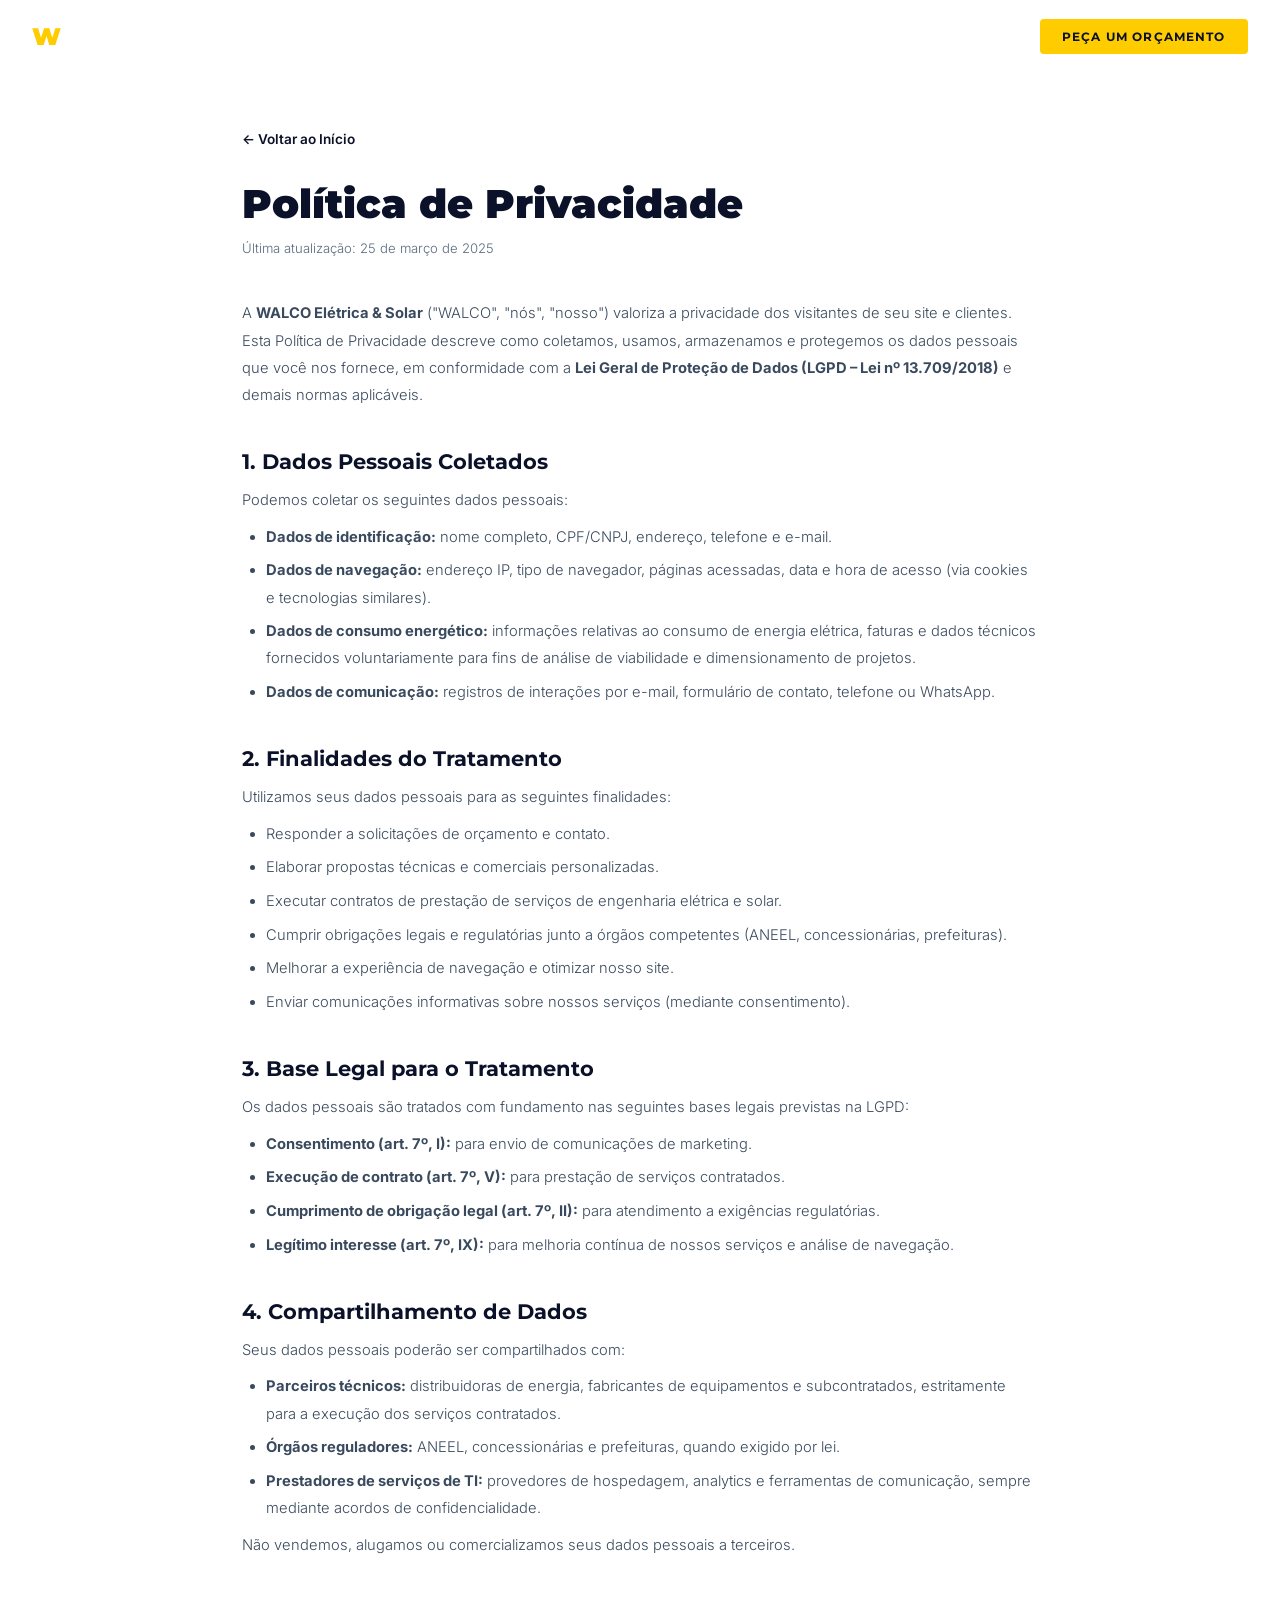
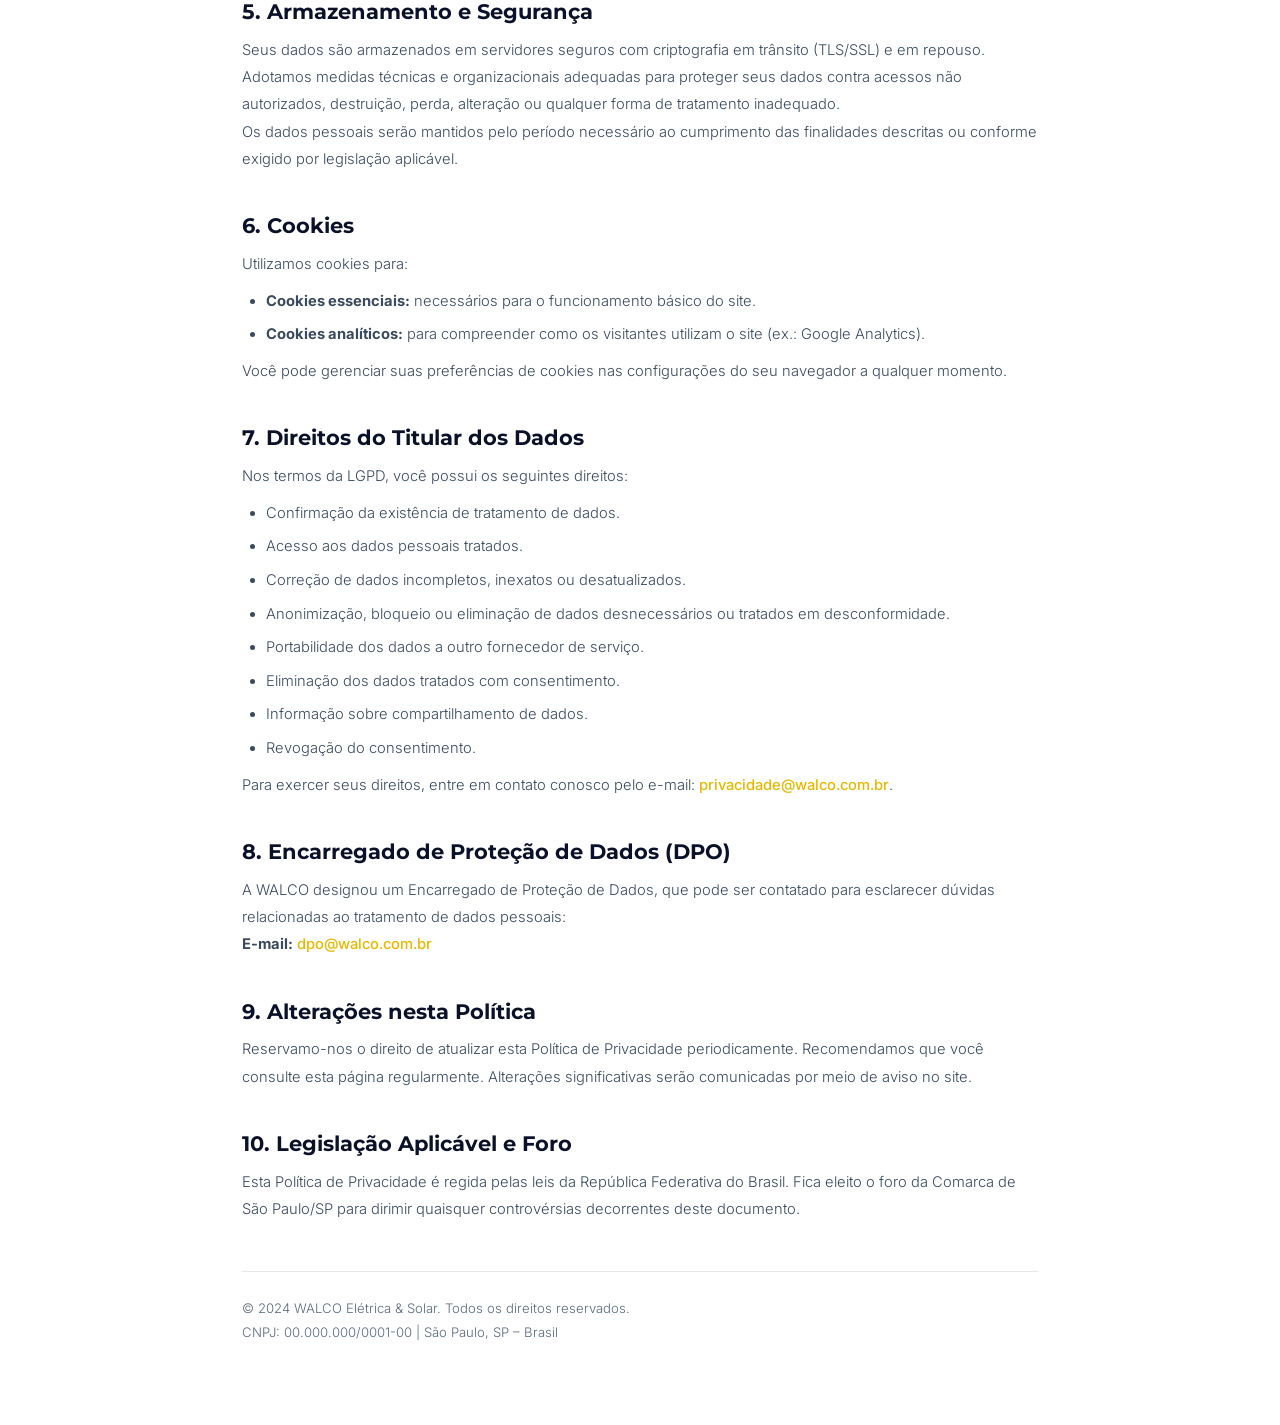
==== commit 69ca4292: "style: navbar default" ====
--- a/privacidade.html
+++ b/privacidade.html
@@ -9,6 +9,7 @@
   <link rel="preconnect" href="https://fonts.gstatic.com" crossorigin />
   <link href="https://fonts.googleapis.com/css2?family=Inter:wght@300;400;500;600;700&family=Montserrat:wght@300;400;600;700;900&display=swap" rel="stylesheet" />
   <link rel="stylesheet" href="style.css" />
+  <link rel="icon" type="image/png" href="favicon.png" />
   <style>
     .legal-page { padding: 8rem 0 5rem; background: var(--white); }
     .legal-page h1 { font-family:'Montserrat',sans-serif; font-weight:900; font-size:2.5rem; color:var(--navy); margin-bottom:0.5rem; }
@@ -24,24 +25,35 @@
     .legal-page .legal-back:hover { color:var(--yellow2); }
   </style>
 </head>
-  <nav class="navbar scrolled" id="navbar">
-    <div class="container nav-inner">
-      <a href="index.html" class="nav-logo">WALCO<span class="logo-w"></span></a>
-      <div class="nav-links">
-        <a href="index.html#inicio">Início</a>
-        <a href="index.html#servicos">Serviços</a>
-        <a href="index.html#sobre">Sobre</a>
-        <a href="index.html#potencial">Potencial</a>
-        <a href="index.html#contato">Contato</a>
-      </div>
+<body>
+  <!-- ═══════════════════ NAVBAR ═══════════════════ -->
+  <header class="navbar scrolled" id="navbar">
+    <div class="nav-inner container">
+      <a href="index.html" class="nav-logo" id="nav-logo-link">
+        <span class="logo-w">W</span><span class="logo-rest">ALCO</span>
+      </a>
+      <nav class="nav-links" id="nav-links">
+        <a href="index.html#hero" id="nav-home">Início</a>
+        <a href="index.html#servicos" id="nav-services">Serviços</a>
+        <a href="index.html#sobre" id="nav-about">Sobre</a>
+        <a href="index.html#potencial" id="nav-potential">Potencial</a>
+        <a href="index.html#contato" id="nav-contact">Contato</a>
+      </nav>
       <div class="nav-actions">
-        <a href="index.html#contato" class="btn-yellow">PEÇA UM ORÇAMENTO</a>
-        <button class="hamburger" id="hamburger" aria-label="Menu">
+        <a href="index.html#contato" class="btn-quote" id="btn-get-quote">PEÇA UM ORÇAMENTO</a>
+        <button class="hamburger" id="hamburger-btn" aria-label="Menu">
           <span></span><span></span><span></span>
         </button>
       </div>
     </div>
-  </nav>
+    <div class="mobile-menu" id="mobile-menu">
+      <a href="index.html#hero" id="m-nav-home">Início</a>
+      <a href="index.html#servicos" id="m-nav-services">Serviços</a>
+      <a href="index.html#sobre" id="m-nav-about">Sobre</a>
+      <a href="index.html#potencial" id="m-nav-potential">Potencial</a>
+      <a href="index.html#contato" id="m-nav-contact">Contato</a>
+    </div>
+  </header>
 
   <section class="legal-page">
     <div class="container" style="max-width:860px;">
--- a/style.css
+++ b/style.css
@@ -70,12 +70,19 @@
   font-weight: 600;
   letter-spacing: 0.18em;
   text-transform: uppercase;
-  color: var(--yellow);
+  color: var(--navy);
   margin-bottom: 1rem;
+  /*--yellow 
+  text-shadow:
+    -0.5px -0.5px 0 rgba(10, 17, 40, 0.8),
+    0.5px -0.5px 0 rgba(10, 17, 40, 0.8),
+    -0.5px 0.5px 0 rgba(10, 17, 40, 0.8),
+    0.5px 0.5px 0 rgba(10, 17, 40, 0.8);
+    */
 }
 
 .section-eyebrow.light {
-  color: var(--yellow);
+  color: var(--navy);
 }
 
 /* ─── BUTTONS ─── */
@@ -548,62 +555,49 @@
   font-weight: 300;
 }
 
-.services-grid {
+.services-accordion {
   display: grid;
-  grid-template-columns: repeat(4, 1fr);
+  grid-template-columns: 1fr 1fr;
+  column-gap: 4rem;
+  border-top: 1px solid rgba(10, 17, 40, 0.1);
+  width: 100%;
+}
+
+.accordion-item {
+  grid-column: span 1;
+  border-bottom: 1px solid rgba(10, 17, 40, 0.1);
+  overflow: hidden;
+  transition: all 0.4s ease;
+}
+
+.accordion-item.active {
+  grid-column: span 2;
+}
+
+.accordion-header {
+  display: flex;
+  justify-content: space-between;
+  align-items: center;
+  padding: 1.5rem 0;
+  cursor: pointer;
+  transition: var(--transition);
+}
+
+.accordion-item:hover .accordion-header,
+.accordion-item.active .accordion-header {
+  padding-left: 0.8rem;
+  padding-right: 0.8rem;
+}
+
+.acc-title-wrap {
+  display: flex;
+  align-items: center;
   gap: 1.5rem;
 }
 
-.service-card {
-  background: #f0f4ff;
-  border-radius: var(--radius-md);
-  padding: 2rem 1.6rem;
-  cursor: pointer;
-  transition: var(--transition);
-  position: relative;
-  overflow: hidden;
-  border: 1px solid rgba(10, 17, 40, 0.06);
-}
-
-.service-card::before {
-  content: '';
-  position: absolute;
-  bottom: 0;
-  left: 0;
-  width: 100%;
-  height: 3px;
-  background: var(--yellow);
-  transform: scaleX(0);
-  transform-origin: left;
-  transition: var(--transition);
-}
-
-.service-card:hover {
-  background: var(--navy);
-  transform: translateY(-6px);
-  box-shadow: 0 20px 40px rgba(10, 17, 40, 0.15);
-}
-
-.service-card:hover .card-icon svg {
-  stroke: var(--yellow);
-}
-
-.service-card:hover .card-title {
-  color: var(--white);
-}
-
-.service-card:hover .card-desc {
-  color: rgba(255, 255, 255, 0.65);
-}
-
-.service-card:hover::before {
-  transform: scaleX(1);
-}
-
 .card-icon {
-  width: 44px;
-  height: 44px;
-  margin-bottom: 1.4rem;
+  width: 32px;
+  height: 32px;
 }
 
 .card-icon svg {
@@ -616,18 +610,54 @@
 .card-title {
   font-family: 'Montserrat', sans-serif;
   font-weight: 700;
-  font-size: 0.95rem;
-  color: var(--navy);
-  margin-bottom: 0.6rem;
-  transition: var(--transition);
+  font-size: 1.15rem;
+  color: var(--navy);
+  transition: var(--transition);
+}
+
+.acc-icon {
+  font-size: 1.8rem;
+  font-weight: 300;
+  color: var(--navy);
+  transition: transform 0.4s ease, color 0.4s ease;
+}
+
+.accordion-item.active .acc-icon {
+  transform: rotate(45deg);
+  color: var(--yellow);
+}
+
+.accordion-content {
+  max-height: 0;
+  opacity: 0;
+  transition: all 0.4s cubic-bezier(0.4, 0, 0.2, 1);
+  padding-left: 3.5rem;
+}
+
+.accordion-item.active .accordion-content {
+  max-height: 150px;
+  opacity: 1;
+  padding-bottom: 1.8rem;
+  padding-left: 4.3rem;
+  /* Extra indent due to hover header padding */
 }
 
 .card-desc {
-  font-size: 0.82rem;
-  color: #5a6a7e;
-  line-height: 1.65;
-  font-weight: 300;
-  transition: var(--transition);
+  font-size: 1rem;
+  color: #0b0f14;
+  line-height: 1.7;
+  font-weight: 400;
+  max-width: 700px;
+}
+
+.accordion-item:hover .card-icon svg,
+.accordion-item.active .card-icon svg {
+  stroke: var(--yellow);
+}
+
+.accordion-item:hover .card-title,
+.accordion-item.active .card-title {
+  color: var(--yellow2);
 }
 
 /* ══════════════════════════
@@ -1312,8 +1342,8 @@
    RESPONSIVE
 ══════════════════════════ */
 @media (max-width: 1100px) {
-  .services-grid {
-    grid-template-columns: repeat(2, 1fr);
+  .services-accordion {
+    column-gap: 2rem;
   }
 
   .potencial-results {
@@ -1369,8 +1399,13 @@
 }
 
 @media (max-width: 600px) {
-  .services-grid {
+  .services-accordion {
     grid-template-columns: 1fr;
+  }
+
+  .accordion-item,
+  .accordion-item.active {
+    grid-column: span 1;
   }
 
   .potencial-results {
